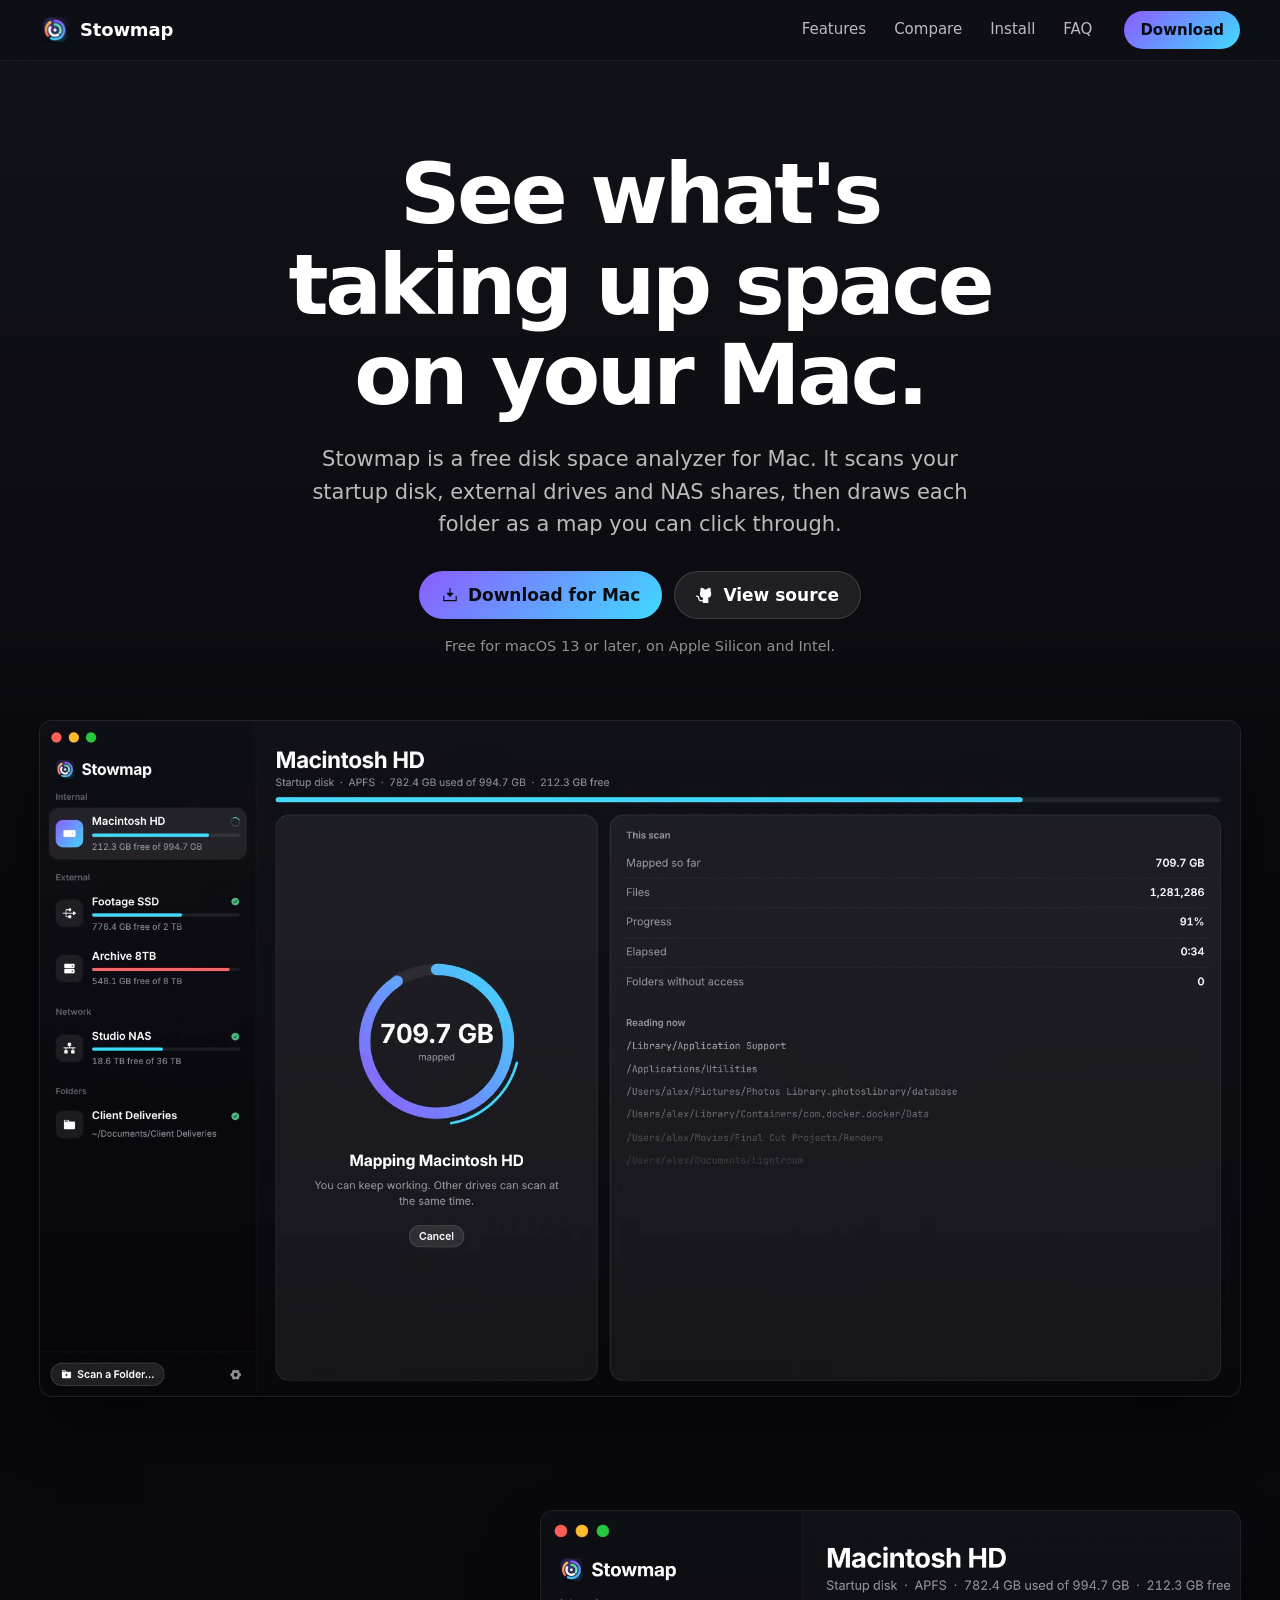
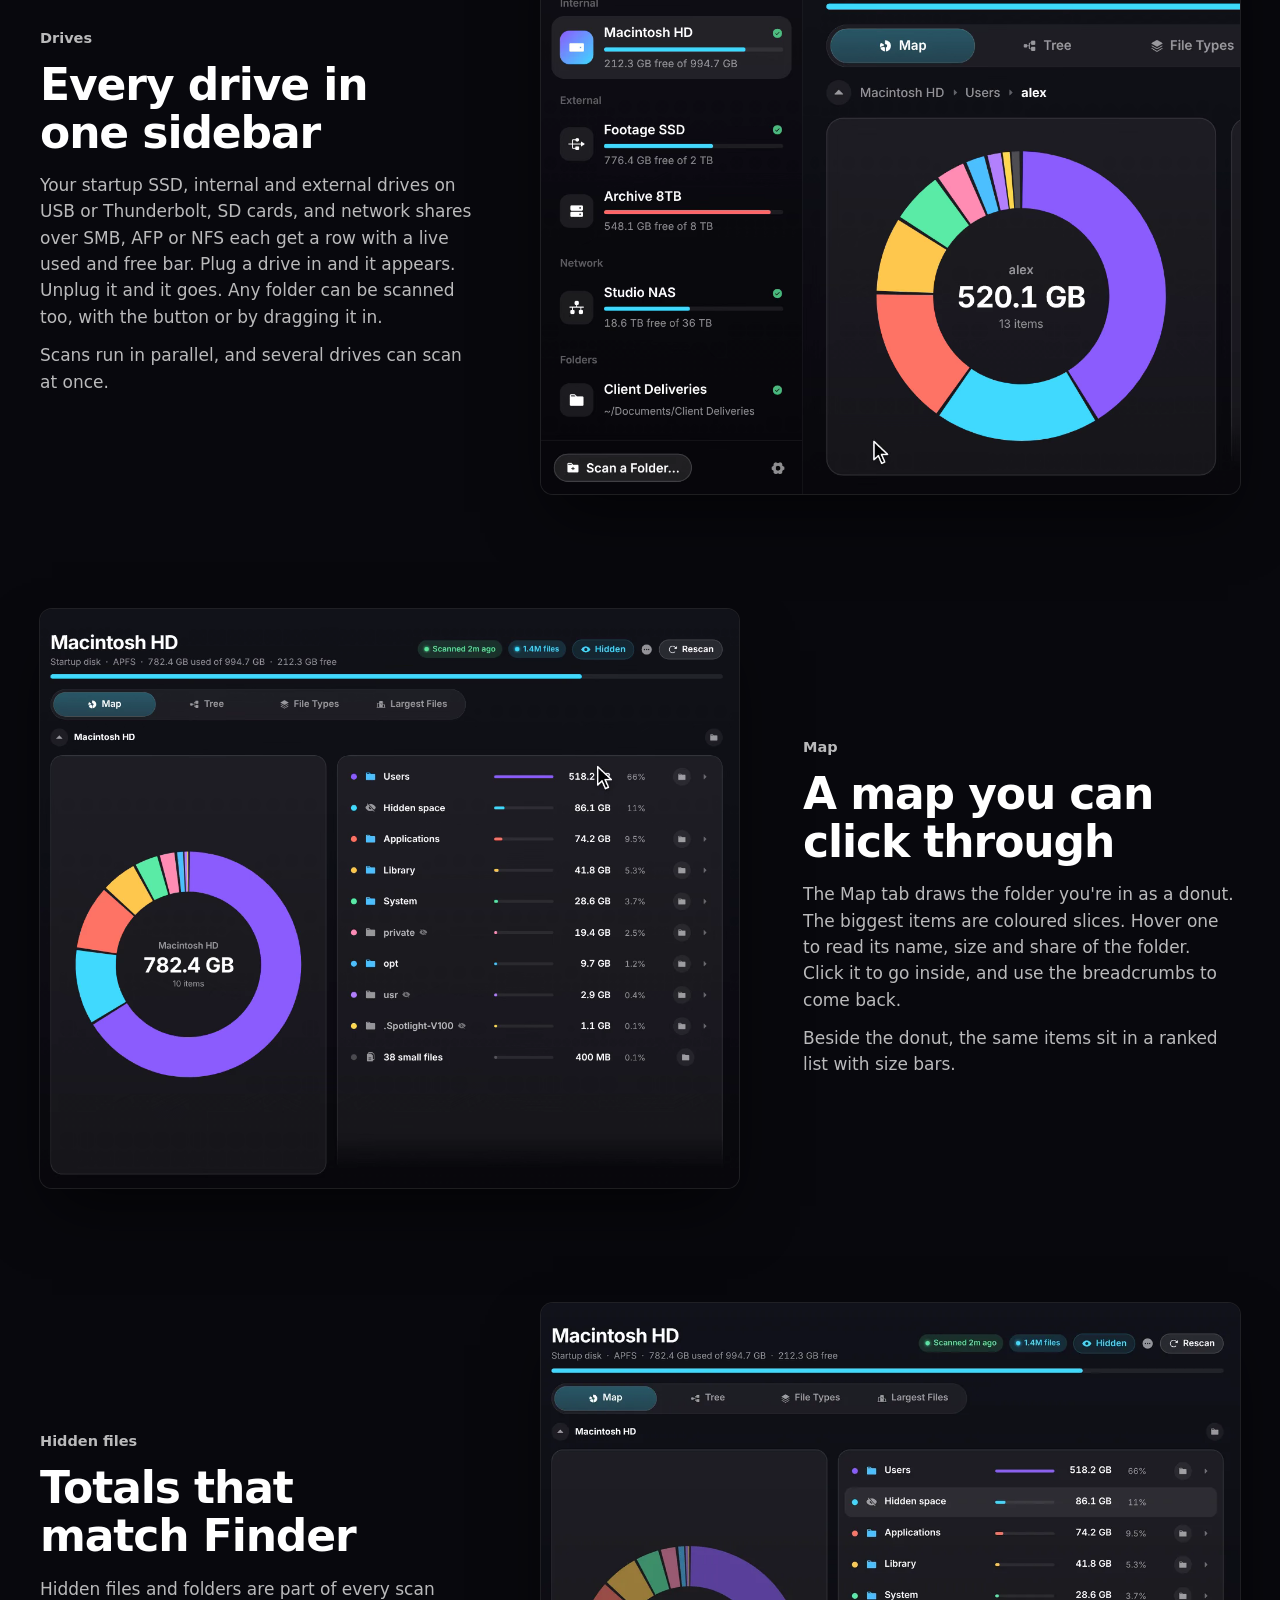
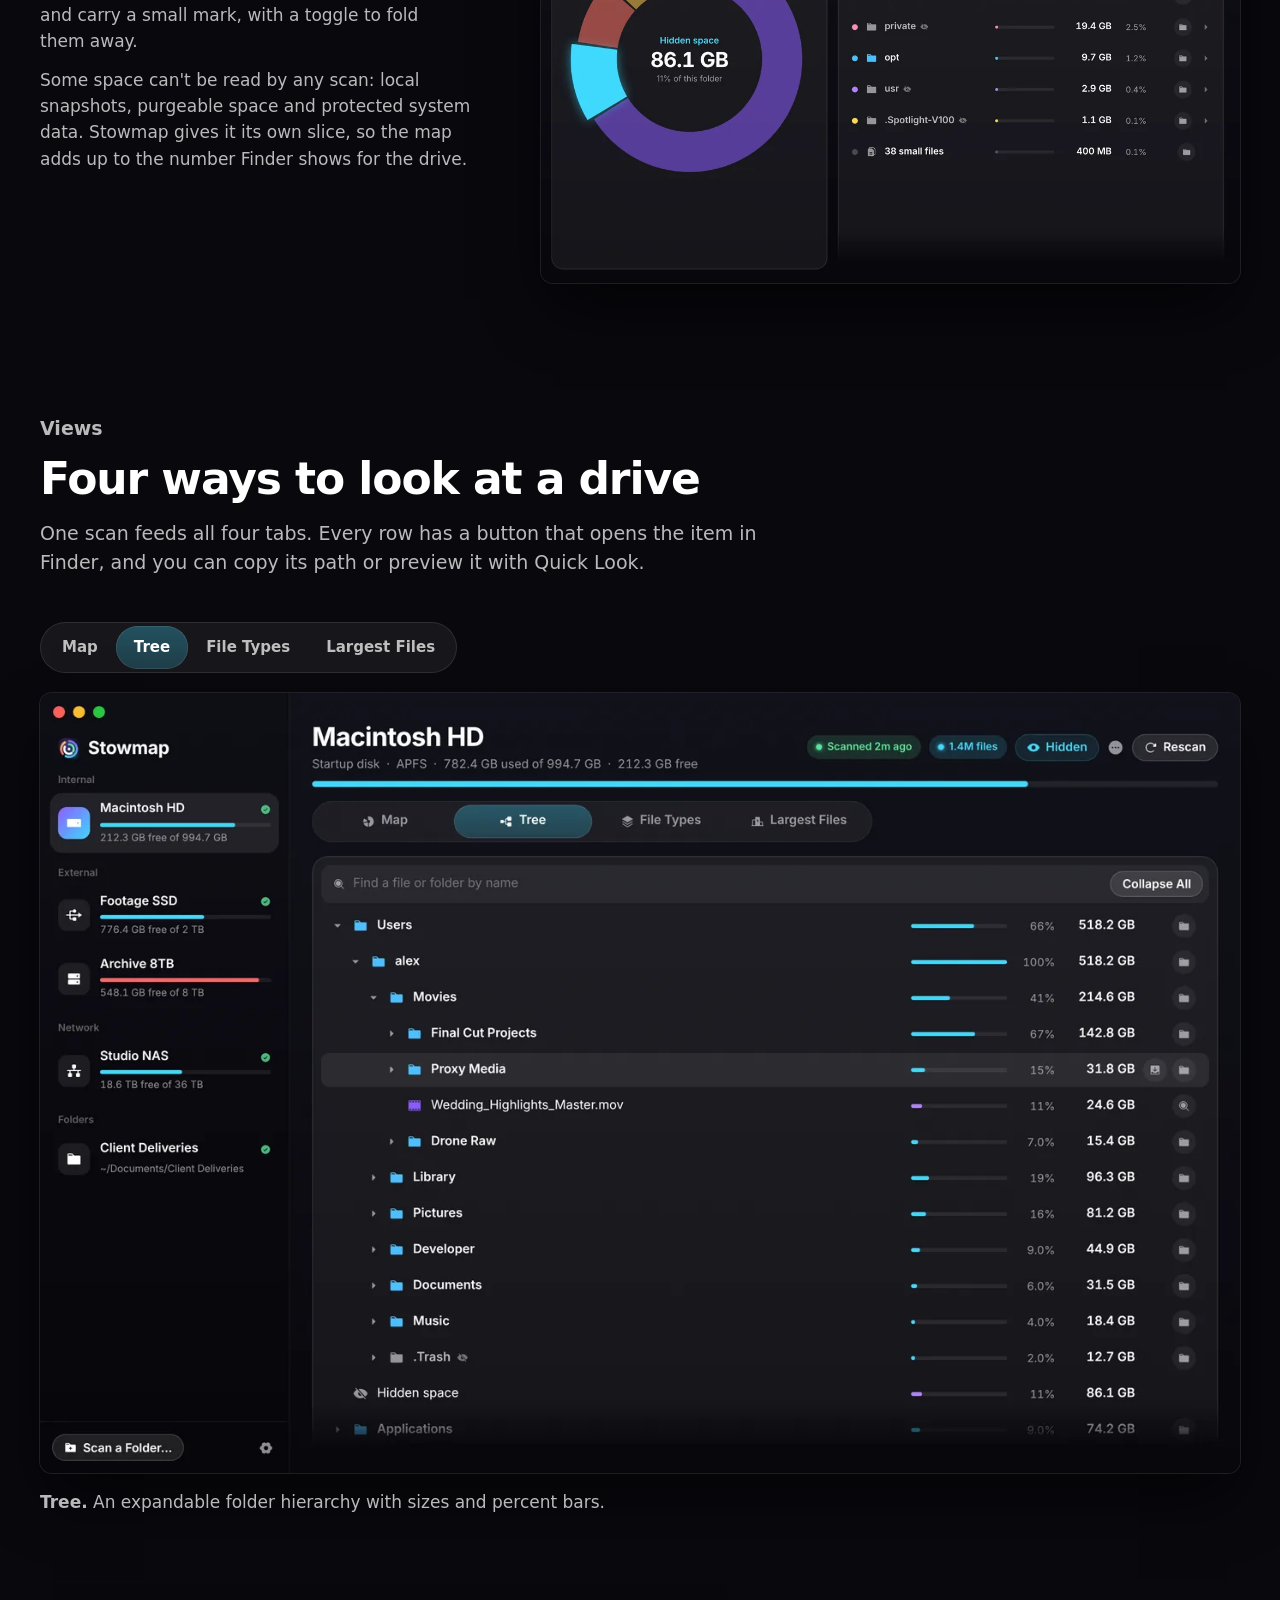
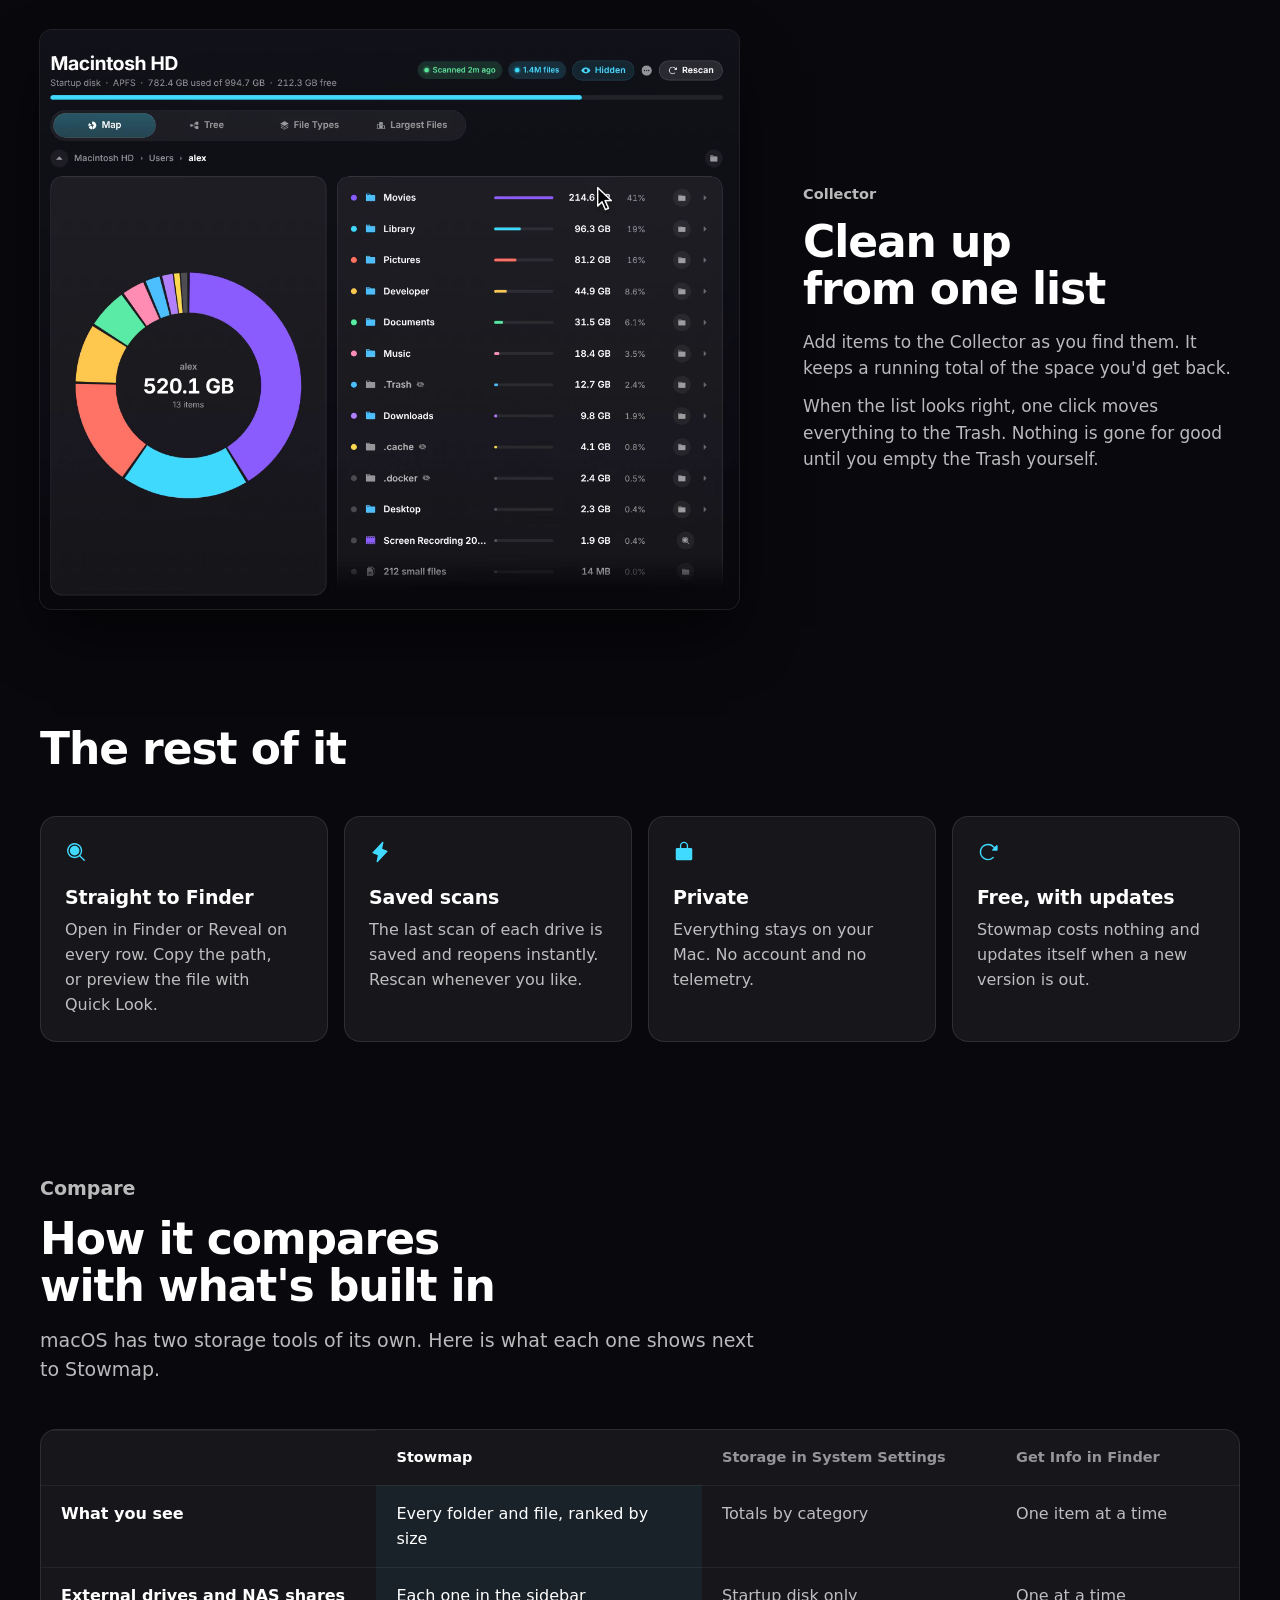
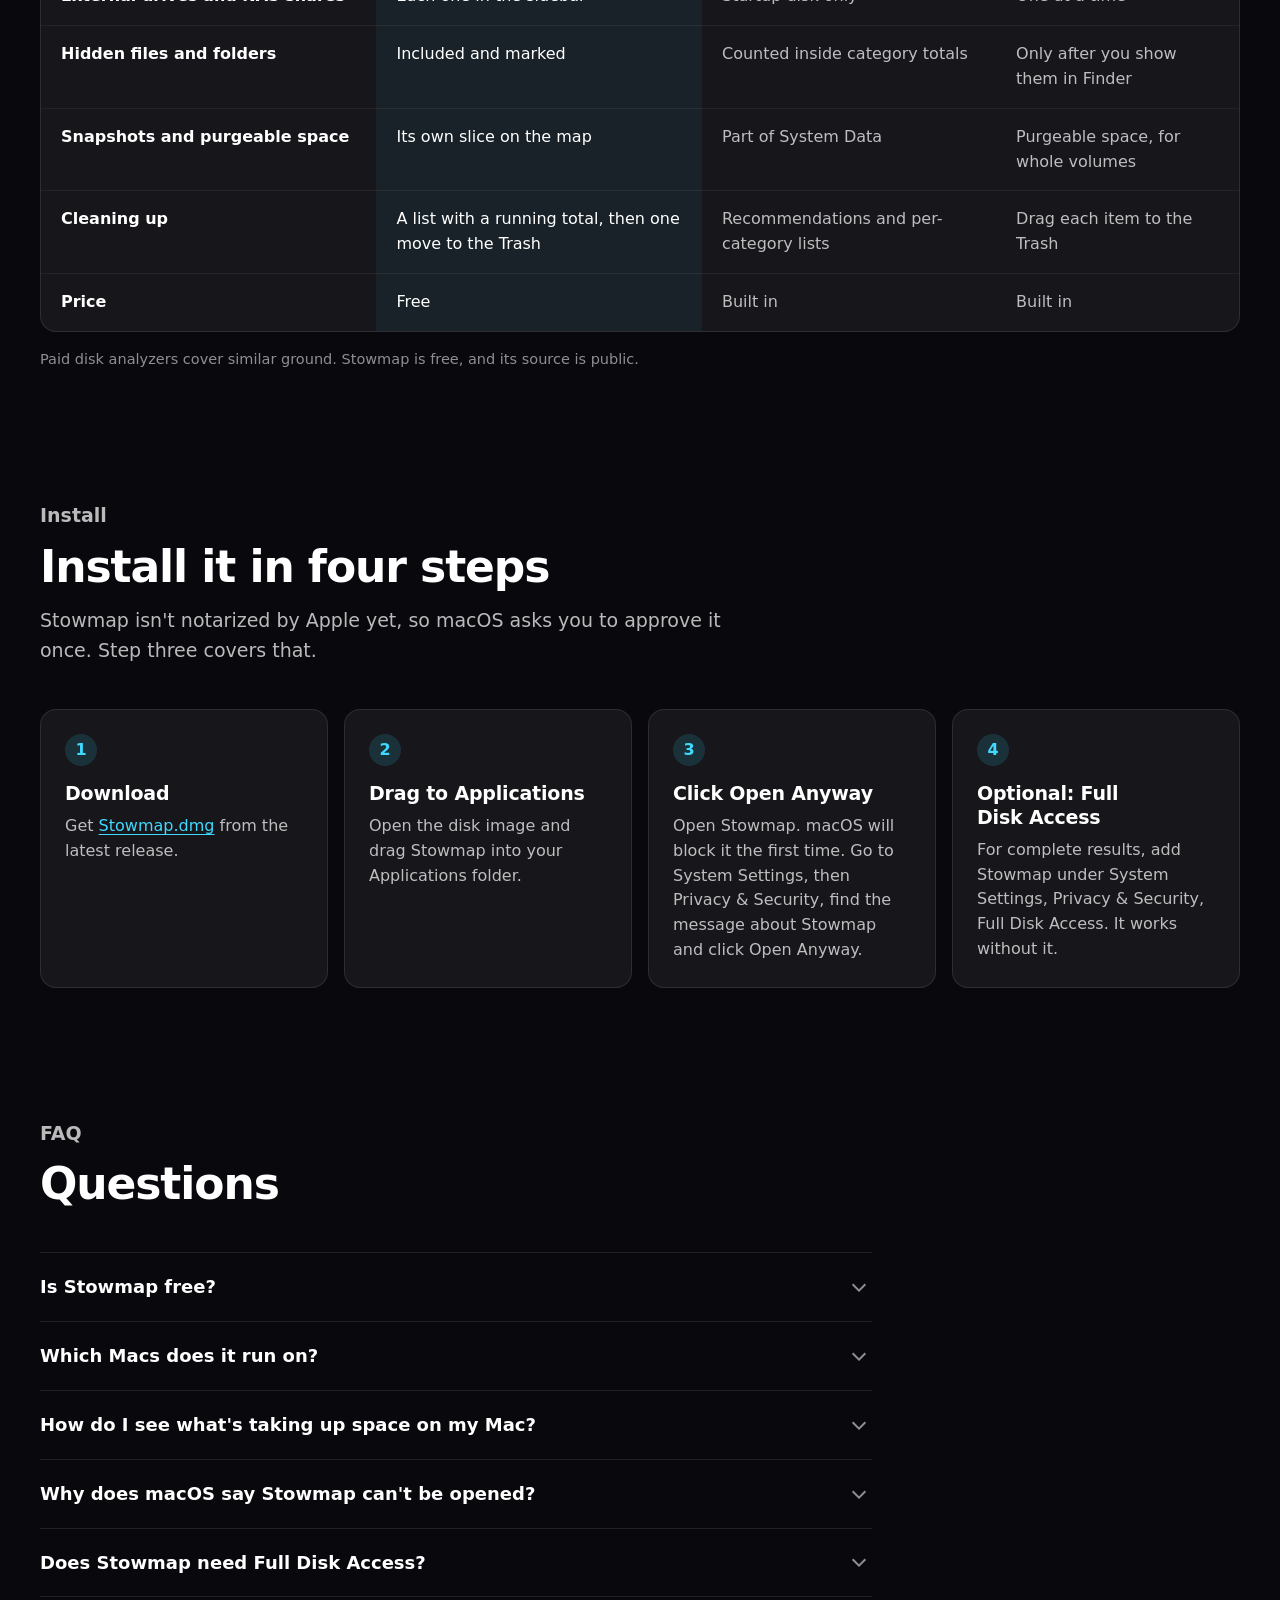
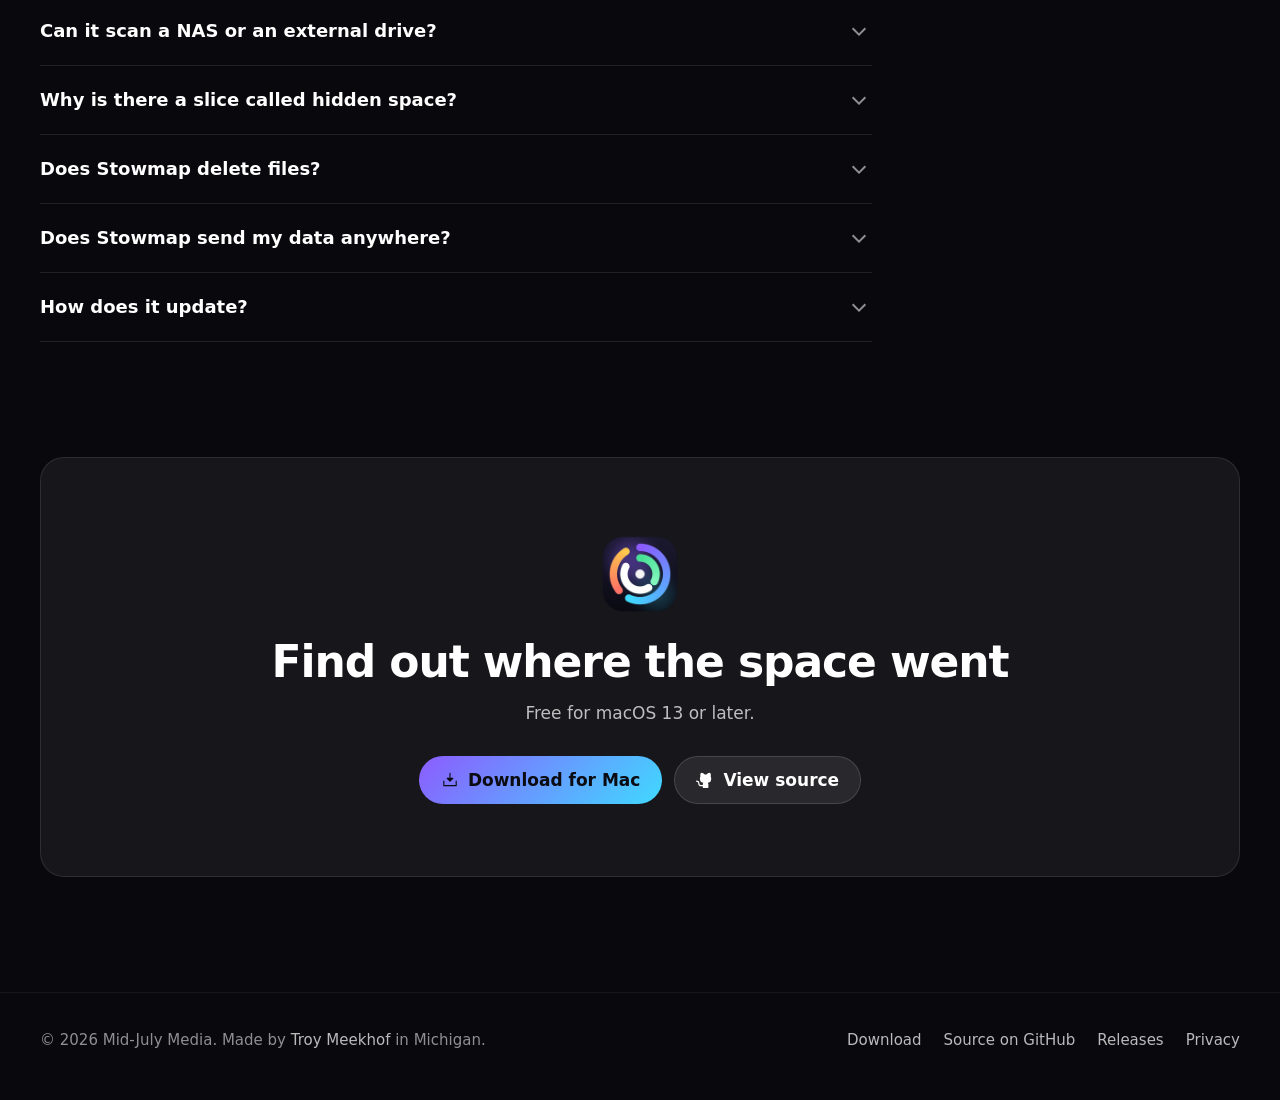
==== index.html @ 70458660 "Add website (GitHub Pages from /docs) with product videos Co-Authored-By: Claude Fable 5.2 <noreply@" ====
<!DOCTYPE html>
<html lang="en">
<head>
<meta charset="utf-8">
<meta name="viewport" content="width=device-width,initial-scale=1,viewport-fit=cover">
<title>Stowmap: Free Disk Space Analyzer for Mac</title>
<meta name="description" content="Stowmap is a free disk space analyzer for Mac. See what&#x27;s taking up space on your startup disk, external drives and NAS shares, then clean up from one list.">
<link rel="canonical" href="https://troymeekhof.github.io/stowmap/">
<meta name="robots" content="index,follow,max-image-preview:large,max-video-preview:-1">
<meta name="author" content="Troy Meekhof">
<meta property="og:type" content="website">
<meta property="og:title" content="Stowmap: Free Disk Space Analyzer for Mac">
<meta property="og:description" content="Stowmap is a free disk space analyzer for Mac. See what&#x27;s taking up space on your startup disk, external drives and NAS shares, then clean up from one list.">
<meta property="og:url" content="https://troymeekhof.github.io/stowmap/">
<meta property="og:image" content="https://troymeekhof.github.io/stowmap/assets/img/og.jpg">
<meta property="og:image:width" content="1200">
<meta property="og:image:height" content="630">
<meta property="og:image:alt" content="The Stowmap window on a dark background: a donut map of a home folder with the Library slice selected at 96.3 GB, next to the headline See what's taking up space on your Mac.">
<meta property="og:site_name" content="Stowmap">
<meta property="og:locale" content="en_US">
<meta name="twitter:card" content="summary_large_image">
<meta name="twitter:title" content="Stowmap: Free Disk Space Analyzer for Mac">
<meta name="twitter:description" content="Stowmap is a free disk space analyzer for Mac. See what&#x27;s taking up space on your startup disk, external drives and NAS shares, then clean up from one list.">
<meta name="twitter:image" content="https://troymeekhof.github.io/stowmap/assets/img/og.jpg">
<meta name="color-scheme" content="dark">
<meta name="theme-color" content="#12121a">
<link rel="icon" href="favicon.ico" sizes="48x48">
<link rel="icon" type="image/png" sizes="32x32" href="assets/img/favicon-32.png">
<link rel="apple-touch-icon" href="assets/img/apple-touch-icon.png">
<link rel="manifest" href="site.webmanifest">
<link rel="sitemap" type="application/xml" href="sitemap.xml">
<link rel="preload" as="image" href="assets/video/stowmap-hero-poster.webp" type="image/webp" fetchpriority="high">
<link rel="stylesheet" href="assets/style.css">
<script src="assets/site.js" defer></script>
</head>
<body>
<a class="skip" href="#main">Skip to content</a>
<header class="top"><div class="wrap">
  <a class="brand" href="./" aria-current="page"><img src="assets/img/icon-64.png" width="30" height="30" alt="">Stowmap</a>
  <nav aria-label="Sections"><ul><li><a href="#features">Features</a></li><li><a href="#compare">Compare</a></li><li><a href="#install">Install</a></li><li><a href="#faq">FAQ</a></li></ul></nav>
  <a class="btn sm" href="https://github.com/troymeekhof/stowmap/releases/latest/download/Stowmap.dmg">Download</a>
</div></header>
<main id="main" tabindex="-1">

<section class="hero" aria-labelledby="hero-h"><div class="wrap">
  <h1 id="hero-h">See what's taking up space on your Mac.</h1>
  <p class="lede">Stowmap is a free disk space analyzer for Mac. It scans your startup disk, external drives and NAS shares, then draws each folder as a map you can click through.</p>
  <div class="actions"><a class="btn" href="https://github.com/troymeekhof/stowmap/releases/latest/download/Stowmap.dmg"><svg viewBox="0 0 256 256" aria-hidden="true"><path d="M224,144v64a8,8,0,0,1-8,8H40a8,8,0,0,1-8-8V144a8,8,0,0,1,16,0v56H208V144a8,8,0,0,1,16,0Zm-101.66,5.66a8,8,0,0,0,11.32,0l40-40A8,8,0,0,0,168,96H136V32a8,8,0,0,0-16,0V96H88a8,8,0,0,0-5.66,13.66Z"/></svg>Download for Mac</a><a class="btn ghost" href="https://github.com/troymeekhof/stowmap"><svg viewBox="0 0 256 256" aria-hidden="true"><path d="M216,104v8a56.06,56.06,0,0,1-48.44,55.47A39.8,39.8,0,0,1,176,192v40a8,8,0,0,1-8,8H104a8,8,0,0,1-8-8V216H72a40,40,0,0,1-40-40A24,24,0,0,0,8,152a8,8,0,0,1,0-16,40,40,0,0,1,40,40,24,24,0,0,0,24,24H96v-8a39.8,39.8,0,0,1,8.44-24.53A56.06,56.06,0,0,1,56,112v-8a58.14,58.14,0,0,1,7.69-28.32A59.78,59.78,0,0,1,69.07,28,8,8,0,0,1,76,24a59.75,59.75,0,0,1,48,24h24a59.75,59.75,0,0,1,48-24,8,8,0,0,1,6.93,4,59.74,59.74,0,0,1,5.37,47.68A58,58,0,0,1,216,104Z"/></svg>View source</a></div>
  <p class="meta">Free for macOS 13 or later, on Apple Silicon and Intel.</p>
  <figure class="window"><video data-loop autoplay muted loop playsinline preload="metadata" width="1920" height="1080" poster="assets/video/stowmap-hero-poster.webp" aria-label="Stowmap scans a startup disk, the map of the drive appears, two clicks go into the home folder, and three hidden folders are collected and moved to the Trash."><source src="assets/video/stowmap-hero.webm" type="video/webm"><source src="assets/video/stowmap-hero.mp4" type="video/mp4"></video></figure>
</div></section>

<section id="features" aria-labelledby="f1-h"><div class="wrap feature">
  <div class="copy"><p class="eyebrow">Drives</p><h2 id="f1-h">Every drive in one sidebar</h2>
  <p>Your startup SSD, internal and external drives on USB or Thunderbolt, SD cards, and network shares over SMB, AFP or NFS each get a row with a live used and free bar. Plug a drive in and it appears. Unplug it and it goes. Any folder can be scanned too, with the button or by dragging it in.</p>
  <p>Scans run in parallel, and several drives can scan at once.</p></div>
  <figure class="window"><video data-loop muted loop playsinline preload="none" width="1200" height="1000" poster="assets/video/stowmap-scan-poster.webp" aria-label="A never-scanned external drive is picked in the Stowmap sidebar and scanned. A progress ring fills, then the map of the drive appears."><source src="assets/video/stowmap-scan.webm" type="video/webm"><source src="assets/video/stowmap-scan.mp4" type="video/mp4"></video></figure>
</div></section>

<section aria-labelledby="f2-h"><div class="wrap feature flip">
  <div class="copy"><p class="eyebrow">Map</p><h2 id="f2-h">A map you can click through</h2>
  <p>The Map tab draws the folder you're in as a donut. The biggest items are coloured slices. Hover one to read its name, size and share of the folder. Click it to go inside, and use the breadcrumbs to come back.</p>
  <p>Beside the donut, the same items sit in a ranked list with size bars.</p></div>
  <figure class="window crop" style="--pos:0%"><video data-loop muted loop playsinline preload="none" width="1200" height="994" poster="assets/video/stowmap-drill-poster.webp" aria-label="The pointer hovers the Users slice, clicks into Users and then the alex folder, reads two slices, and returns with the breadcrumb."><source src="assets/video/stowmap-drill.webm" type="video/webm"><source src="assets/video/stowmap-drill.mp4" type="video/mp4"></video></figure>
</div></section>

<section aria-labelledby="f3-h"><div class="wrap feature">
  <div class="copy"><p class="eyebrow">Hidden files</p><h2 id="f3-h">Totals that match Finder</h2>
  <p>Hidden files and folders are part of every scan and carry a small mark, with a toggle to fold them away.</p>
  <p>Some space can't be read by any scan: local snapshots, purgeable space and protected system data. Stowmap gives it its own slice, so the map adds up to the number Finder shows for the drive.</p></div>
  <figure class="window crop" style="--pos:0%"><img src="assets/img/hidden-space-1200.webp" srcset="assets/img/hidden-space-1200.webp 1200w, assets/img/hidden-space-2400.webp 2400w" sizes="(max-width:900px) 92vw, 720px" width="1200" height="994" loading="lazy" decoding="async" alt="The map of Macintosh HD with the Hidden space slice selected: 86.1 GB, 11% of the drive. The list beside it marks hidden folders such as private and usr with an eye icon."></figure>
</div></section>

<section aria-labelledby="f4-h"><div class="wrap">
  <div class="sec-head"><p class="eyebrow">Views</p><h2 id="f4-h">Four ways to look at a drive</h2>
  <p>One scan feeds all four tabs. Every row has a button that opens the item in Finder, and you can copy its path or preview it with Quick Look.</p></div>
  <fieldset class="views"><legend class="vh">Choose a view</legend>
    <input type="radio" name="view" id="v-map"><input type="radio" name="view" id="v-tree" checked><input type="radio" name="view" id="v-types"><input type="radio" name="view" id="v-largest">
    <div class="vtabs"><label for="v-map">Map</label><label for="v-tree">Tree</label><label for="v-types">File Types</label><label for="v-largest">Largest Files</label></div>
    <div class="vpanels">
    <figure class="vp vp-map"><div class="window"><picture><source media="(max-width:640px)" srcset="assets/img/view-map-crop-880.webp" width="880" height="1100"><img src="assets/img/view-map-1400.webp" srcset="assets/img/view-map-1400.webp 1400w, assets/img/view-map-2400.webp 2400w" sizes="(max-width:1280px) 92vw, 1200px" width="2400" height="1560" loading="lazy" decoding="async" alt="The Map tab in Stowmap: a donut of the alex home folder next to a ranked list of folders, with the Collector bar holding three items along the bottom."></picture></div><figcaption><strong>Map.</strong> The current folder as a donut, with a ranked list beside it.</figcaption></figure>
    <figure class="vp vp-tree"><div class="window"><picture><source media="(max-width:640px)" srcset="assets/img/view-tree-crop-880.webp" width="880" height="1100"><img src="assets/img/view-tree-1400.webp" srcset="assets/img/view-tree-1400.webp 1400w, assets/img/view-tree-2400.webp 2400w" sizes="(max-width:1280px) 92vw, 1200px" width="2400" height="1560" loading="lazy" decoding="async" alt="The Tree tab in Stowmap: an expandable outline of Users, alex and Movies with a size and percent bar on every row."></picture></div><figcaption><strong>Tree.</strong> An expandable folder hierarchy with sizes and percent bars.</figcaption></figure>
    <figure class="vp vp-types"><div class="window"><picture><source media="(max-width:640px)" srcset="assets/img/view-types-crop-880.webp" width="880" height="1100"><img src="assets/img/view-types-1400.webp" srcset="assets/img/view-types-1400.webp 1400w, assets/img/view-types-2400.webp 2400w" sizes="(max-width:1280px) 92vw, 1200px" width="2400" height="1560" loading="lazy" decoding="async" alt="The File Types tab in Stowmap: a donut of categories such as Video, Images and Code and Data, next to a list of extensions with file counts and sizes."></picture></div><figcaption><strong>File Types.</strong> Space by category (Video, Images, Audio, Documents, Code &amp; Data, Archives, Apps, System) and by extension, with file counts.</figcaption></figure>
    <figure class="vp vp-largest"><div class="window"><picture><source media="(max-width:640px)" srcset="assets/img/view-largest-crop-880.webp" width="880" height="1100"><img src="assets/img/view-largest-1400.webp" srcset="assets/img/view-largest-1400.webp 1400w, assets/img/view-largest-2400.webp 2400w" sizes="(max-width:1280px) 92vw, 1200px" width="2400" height="1560" loading="lazy" decoding="async" alt="The Largest Files tab in Stowmap: a numbered list of the biggest files on the drive with their folders and sizes."></picture></div><figcaption><strong>Largest Files.</strong> The 250 biggest files on the drive.</figcaption></figure>
    </div>
  </fieldset>
</div></section>

<section aria-labelledby="f5-h"><div class="wrap feature flip">
  <div class="copy"><p class="eyebrow">Collector</p><h2 id="f5-h">Clean up from one list</h2>
  <p>Add items to the Collector as you find them. It keeps a running total of the space you'd get back.</p>
  <p>When the list looks right, one click moves everything to the Trash. Nothing is gone for good until you empty the Trash yourself.</p></div>
  <figure class="window crop" style="--pos:100%"><video data-loop muted loop playsinline preload="none" width="1200" height="994" poster="assets/video/stowmap-collect-poster.webp" aria-label="Three hidden folders are added to the Collector, the total reaches 19.2 GB, and Move to Trash clears them from the list."><source src="assets/video/stowmap-collect.webm" type="video/webm"><source src="assets/video/stowmap-collect.mp4" type="video/mp4"></video></figure>
</div></section>

<section aria-labelledby="f6-h"><div class="wrap">
  <div class="sec-head"><h2 id="f6-h">The rest of it</h2></div>
  <div class="cards">
    <div class="card"><svg viewBox="0 0 256 256" aria-hidden="true"><path d="M168,112a56,56,0,1,1-56-56A56,56,0,0,1,168,112Zm61.66,117.66a8,8,0,0,1-11.32,0l-50.06-50.07a88,88,0,1,1,11.32-11.31l50.06,50.06A8,8,0,0,1,229.66,229.66ZM112,184a72,72,0,1,0-72-72A72.08,72.08,0,0,0,112,184Z"/></svg><h3>Straight to Finder</h3><p>Open in Finder or Reveal on every row. Copy the path, or preview the file with Quick Look.</p></div>
    <div class="card"><svg viewBox="0 0 256 256" aria-hidden="true"><path d="M213.85,125.46l-112,120a8,8,0,0,1-13.69-7l14.66-73.33L45.19,143.49a8,8,0,0,1-3-13l112-120a8,8,0,0,1,13.69,7L153.18,90.9l57.63,21.61a8,8,0,0,1,3,12.95Z"/></svg><h3>Saved scans</h3><p>The last scan of each drive is saved and reopens instantly. Rescan whenever you like.</p></div>
    <div class="card"><svg viewBox="0 0 256 256" aria-hidden="true"><path d="M208,80H176V56a48,48,0,0,0-96,0V80H48A16,16,0,0,0,32,96V208a16,16,0,0,0,16,16H208a16,16,0,0,0,16-16V96A16,16,0,0,0,208,80ZM96,56a32,32,0,0,1,64,0V80H96Z"/></svg><h3>Private</h3><p>Everything stays on your Mac. No account and no telemetry.</p></div>
    <div class="card"><svg viewBox="0 0 256 256" aria-hidden="true"><path d="M240,56v48a8,8,0,0,1-8,8H184a8,8,0,0,1-5.66-13.66l17-17-10.55-9.65-.25-.24a80,80,0,1,0-1.67,114.78,8,8,0,1,1,11,11.63A95.44,95.44,0,0,1,128,224h-1.32A96,96,0,1,1,195.75,60l10.93,10L226.34,50.3A8,8,0,0,1,240,56Z"/></svg><h3>Free, with updates</h3><p>Stowmap costs nothing and updates itself when a new version is out.</p></div>
  </div>
</div></section>

<section id="compare" aria-labelledby="cmp-h"><div class="wrap">
  <div class="sec-head"><p class="eyebrow">Compare</p><h2 id="cmp-h">How it compares with what's built in</h2>
  <p>macOS has two storage tools of its own. Here is what each one shows next to Stowmap.</p></div>
  <div class="tablewrap" tabindex="0" role="region" aria-labelledby="cmp-h"><table>
    <thead><tr><td></td><th scope="col" class="us">Stowmap</th><th scope="col">Storage in System Settings</th><th scope="col">Get Info in Finder</th></tr></thead>
    <tbody>
    <tr><th scope="row">What you see</th><td class="us">Every folder and file, ranked by size</td><td>Totals by category</td><td>One item at a time</td></tr>
    <tr><th scope="row">External drives and NAS shares</th><td class="us">Each one in the sidebar</td><td>Startup disk only</td><td>One at a time</td></tr>
    <tr><th scope="row">Hidden files and folders</th><td class="us">Included and marked</td><td>Counted inside category totals</td><td>Only after you show them in Finder</td></tr>
    <tr><th scope="row">Snapshots and purgeable space</th><td class="us">Its own slice on the map</td><td>Part of System Data</td><td>Purgeable space, for whole volumes</td></tr>
    <tr><th scope="row">Cleaning up</th><td class="us">A list with a running total, then one move to the Trash</td><td>Recommendations and per-category lists</td><td>Drag each item to the Trash</td></tr>
    <tr><th scope="row">Price</th><td class="us">Free</td><td>Built in</td><td>Built in</td></tr>
    </tbody>
  </table></div>
  <p class="note">Paid disk analyzers cover similar ground. Stowmap is free, and its source is public.</p>
</div></section>

<section id="install" aria-labelledby="ins-h"><div class="wrap">
  <div class="sec-head"><p class="eyebrow">Install</p><h2 id="ins-h">Install it in four steps</h2>
  <p>Stowmap isn't notarized by Apple yet, so macOS asks you to approve it once. Step three covers that.</p></div>
  <ol class="steps">
    <li><h3>Download</h3><p>Get <a href="https://github.com/troymeekhof/stowmap/releases/latest/download/Stowmap.dmg">Stowmap.dmg</a> from the latest release.</p></li>
    <li><h3>Drag to Applications</h3><p>Open the disk image and drag Stowmap into your Applications folder.</p></li>
    <li><h3>Click Open Anyway</h3><p>Open Stowmap. macOS will block it the first time. Go to System Settings, then Privacy &amp; Security, find the message about Stowmap and click Open Anyway.</p></li>
    <li><h3>Optional: Full Disk Access</h3><p>For complete results, add Stowmap under System Settings, Privacy &amp; Security, Full Disk Access. It works without it.</p></li>
  </ol>
</div></section>

<section id="faq" aria-labelledby="faq-h"><div class="wrap">
  <div class="sec-head"><p class="eyebrow">FAQ</p><h2 id="faq-h">Questions</h2></div>
  <div class="faq">
<details><summary>Is Stowmap free?</summary><p>Yes. Stowmap is free to download and use, with no account. The source code is on GitHub.</p></details>
<details><summary>Which Macs does it run on?</summary><p>Any Mac on macOS 13 or later, Apple Silicon or Intel.</p></details>
<details><summary>How do I see what's taking up space on my Mac?</summary><p>Open Stowmap, pick your startup disk in the sidebar and click Scan. When the scan finishes, the Map tab shows the biggest folders as slices. Click a slice to go inside it, and keep going until you find the files you forgot about.</p></details>
<details><summary>Why does macOS say Stowmap can't be opened?</summary><p>Stowmap isn't notarized by Apple yet, so macOS blocks it the first time. Open System Settings, go to Privacy &amp; Security, find the message about Stowmap and click Open Anyway. You only need to do this once.</p></details>
<details><summary>Does Stowmap need Full Disk Access?</summary><p>No, it's optional. Without it, macOS keeps a few protected folders out of reach and Stowmap reports that space as hidden space. With it, the results are complete. You can turn it on in System Settings under Privacy &amp; Security, then Full Disk Access.</p></details>
<details><summary>Can it scan a NAS or an external drive?</summary><p>Yes. External drives on USB or Thunderbolt, SD cards, and network shares over SMB, AFP or NFS all appear in the sidebar once they are mounted. Each one can be scanned, and several can scan at the same time.</p></details>
<details><summary>Why is there a slice called hidden space?</summary><p>Some space can't be read by any scan: local snapshots, purgeable space and protected system data. Stowmap shows it as its own slice so the total matches what Finder reports for the drive.</p></details>
<details><summary>Does Stowmap delete files?</summary><p>Stowmap moves the items you collect to the Trash. They stay there, recoverable, until you empty the Trash yourself.</p></details>
<details><summary>Does Stowmap send my data anywhere?</summary><p>No. Scans and results stay on your Mac. There is no account and no telemetry.</p></details>
<details><summary>How does it update?</summary><p>Stowmap updates itself. When a new version is out, the app offers to install it.</p></details>
  </div>
</div></section>

<section class="cta" aria-labelledby="cta-h"><div class="wrap"><div class="panel">
  <img src="assets/img/icon-192.png" width="88" height="88" loading="lazy" decoding="async" alt="Stowmap app icon">
  <h2 id="cta-h">Find out where the space went</h2>
  <p>Free for macOS 13 or later.</p>
  <div class="actions"><a class="btn" href="https://github.com/troymeekhof/stowmap/releases/latest/download/Stowmap.dmg"><svg viewBox="0 0 256 256" aria-hidden="true"><path d="M224,144v64a8,8,0,0,1-8,8H40a8,8,0,0,1-8-8V144a8,8,0,0,1,16,0v56H208V144a8,8,0,0,1,16,0Zm-101.66,5.66a8,8,0,0,0,11.32,0l40-40A8,8,0,0,0,168,96H136V32a8,8,0,0,0-16,0V96H88a8,8,0,0,0-5.66,13.66Z"/></svg>Download for Mac</a><a class="btn ghost" href="https://github.com/troymeekhof/stowmap"><svg viewBox="0 0 256 256" aria-hidden="true"><path d="M216,104v8a56.06,56.06,0,0,1-48.44,55.47A39.8,39.8,0,0,1,176,192v40a8,8,0,0,1-8,8H104a8,8,0,0,1-8-8V216H72a40,40,0,0,1-40-40A24,24,0,0,0,8,152a8,8,0,0,1,0-16,40,40,0,0,1,40,40,24,24,0,0,0,24,24H96v-8a39.8,39.8,0,0,1,8.44-24.53A56.06,56.06,0,0,1,56,112v-8a58.14,58.14,0,0,1,7.69-28.32A59.78,59.78,0,0,1,69.07,28,8,8,0,0,1,76,24a59.75,59.75,0,0,1,48,24h24a59.75,59.75,0,0,1,48-24,8,8,0,0,1,6.93,4,59.74,59.74,0,0,1,5.37,47.68A58,58,0,0,1,216,104Z"/></svg>View source</a></div>
</div></div></section>

</main>
<footer><div class="wrap">
  <p>© 2026 Mid-July Media. Made by <a href="https://troymeekhof.com">Troy Meekhof</a> in Michigan.</p>
  <ul><li><a href="https://github.com/troymeekhof/stowmap/releases/latest/download/Stowmap.dmg">Download</a></li><li><a href="https://github.com/troymeekhof/stowmap">Source on GitHub</a></li><li><a href="https://github.com/troymeekhof/stowmap/releases">Releases</a></li><li><a href="privacy/">Privacy</a></li></ul>
</div></footer>
<script type="application/ld+json">
{"@context": "https://schema.org", "@graph": [{"@type": "WebSite", "@id": "https://troymeekhof.github.io/stowmap/#website", "url": "https://troymeekhof.github.io/stowmap/", "name": "Stowmap", "publisher": {"@id": "https://troymeekhof.github.io/stowmap/#publisher"}}, {"@type": "Organization", "@id": "https://troymeekhof.github.io/stowmap/#publisher", "name": "Mid-July Media", "url": "https://midjulymedia.com", "founder": {"@type": "Person", "name": "Troy Meekhof", "url": "https://troymeekhof.com"}}, {"@type": "SoftwareApplication", "@id": "https://troymeekhof.github.io/stowmap/#app", "name": "Stowmap", "description": "Stowmap is a free disk space analyzer for Mac. See what's taking up space on your startup disk, external drives and NAS shares, then clean up from one list.", "url": "https://troymeekhof.github.io/stowmap/", "image": "https://troymeekhof.github.io/stowmap/assets/img/og.jpg", "screenshot": "https://troymeekhof.github.io/stowmap/assets/video/stowmap-hero-poster.jpg", "applicationCategory": "UtilitiesApplication", "applicationSubCategory": "Disk space analyzer", "operatingSystem": "macOS 13 or later", "processorRequirements": "Apple Silicon or Intel", "downloadUrl": "https://github.com/troymeekhof/stowmap/releases/latest/download/Stowmap.dmg", "installUrl": "https://github.com/troymeekhof/stowmap/releases/latest/download/Stowmap.dmg", "isAccessibleForFree": true, "codeRepository": "https://github.com/troymeekhof/stowmap", "offers": {"@type": "Offer", "price": "0", "priceCurrency": "USD", "availability": "https://schema.org/InStock"}, "author": {"@type": "Person", "name": "Troy Meekhof", "url": "https://troymeekhof.com"}, "publisher": {"@id": "https://troymeekhof.github.io/stowmap/#publisher"}, "featureList": ["Scans startup, internal, external and network drives", "Donut map of any folder with click-through", "Tree view with sizes", "File type breakdown by category and extension", "250 largest files", "Collector list that moves items to the Trash", "Hidden files included and marked", "Saved scans reopen instantly"]}, {"@type": "FAQPage", "@id": "https://troymeekhof.github.io/stowmap/#faq", "mainEntity": [{"@type": "Question", "name": "Is Stowmap free?", "acceptedAnswer": {"@type": "Answer", "text": "Yes. Stowmap is free to download and use, with no account. The source code is on GitHub."}}, {"@type": "Question", "name": "Which Macs does it run on?", "acceptedAnswer": {"@type": "Answer", "text": "Any Mac on macOS 13 or later, Apple Silicon or Intel."}}, {"@type": "Question", "name": "How do I see what's taking up space on my Mac?", "acceptedAnswer": {"@type": "Answer", "text": "Open Stowmap, pick your startup disk in the sidebar and click Scan. When the scan finishes, the Map tab shows the biggest folders as slices. Click a slice to go inside it, and keep going until you find the files you forgot about."}}, {"@type": "Question", "name": "Why does macOS say Stowmap can't be opened?", "acceptedAnswer": {"@type": "Answer", "text": "Stowmap isn't notarized by Apple yet, so macOS blocks it the first time. Open System Settings, go to Privacy & Security, find the message about Stowmap and click Open Anyway. You only need to do this once."}}, {"@type": "Question", "name": "Does Stowmap need Full Disk Access?", "acceptedAnswer": {"@type": "Answer", "text": "No, it's optional. Without it, macOS keeps a few protected folders out of reach and Stowmap reports that space as hidden space. With it, the results are complete. You can turn it on in System Settings under Privacy & Security, then Full Disk Access."}}, {"@type": "Question", "name": "Can it scan a NAS or an external drive?", "acceptedAnswer": {"@type": "Answer", "text": "Yes. External drives on USB or Thunderbolt, SD cards, and network shares over SMB, AFP or NFS all appear in the sidebar once they are mounted. Each one can be scanned, and several can scan at the same time."}}, {"@type": "Question", "name": "Why is there a slice called hidden space?", "acceptedAnswer": {"@type": "Answer", "text": "Some space can't be read by any scan: local snapshots, purgeable space and protected system data. Stowmap shows it as its own slice so the total matches what Finder reports for the drive."}}, {"@type": "Question", "name": "Does Stowmap delete files?", "acceptedAnswer": {"@type": "Answer", "text": "Stowmap moves the items you collect to the Trash. They stay there, recoverable, until you empty the Trash yourself."}}, {"@type": "Question", "name": "Does Stowmap send my data anywhere?", "acceptedAnswer": {"@type": "Answer", "text": "No. Scans and results stay on your Mac. There is no account and no telemetry."}}, {"@type": "Question", "name": "How does it update?", "acceptedAnswer": {"@type": "Answer", "text": "Stowmap updates itself. When a new version is out, the app offers to install it."}}]}, {"@type": "VideoObject", "name": "Stowmap in 16 seconds", "description": "A scan of a Mac startup disk in Stowmap: the map appears, two clicks go into the home folder, three hidden folders are collected and moved to the Trash.", "thumbnailUrl": "https://troymeekhof.github.io/stowmap/assets/video/stowmap-hero-poster.jpg", "contentUrl": "https://troymeekhof.github.io/stowmap/assets/video/stowmap-hero.mp4", "uploadDate": "2026-11-17", "duration": "PT16S"}]}
</script>
</body>
</html>
---- assets/style.css ----
/* Stowmap site. Tokens match the app: dark ground, 6% white cards, 16px radius, violet to cyan accent. */
:root{
  --bg-top:rgb(18,18,26);--bg:rgb(8,8,13);
  --card:rgba(255,255,255,.06);--line:rgba(255,255,255,.10);--line-soft:rgba(255,255,255,.06);
  --text:#fff;--text-2:rgba(255,255,255,.72);--text-3:rgba(255,255,255,.55);
  --violet:#8C5CFF;--cyan:#40D9FF;--coral:#FF7366;--amber:#FFC74D;--green:#59EBA6;
  --grad:linear-gradient(135deg,var(--violet),var(--cyan));
  --r:16px;--wrap:1200px;--gut:clamp(16px,4vw,40px);
  --font:system-ui,-apple-system,"SF Pro Text","Segoe UI",Roboto,"Helvetica Neue",Arial,sans-serif;
  --round:ui-rounded,"SF Pro Rounded",system-ui,-apple-system,"Segoe UI",Roboto,sans-serif;
  color-scheme:dark;
}
*,*::before,*::after{box-sizing:border-box}
html{-webkit-text-size-adjust:100%;scroll-behavior:smooth;scroll-padding-top:84px}
body{margin:0;background:var(--bg) linear-gradient(180deg,var(--bg-top),var(--bg) 900px) no-repeat;color:var(--text);font:400 17px/1.55 var(--font);-webkit-font-smoothing:antialiased;text-rendering:optimizeLegibility;overflow-x:hidden}
img,video{max-width:100%;height:auto;display:block}
a{color:var(--cyan);text-underline-offset:3px}
a:hover{color:#8be7ff}
:focus-visible{outline:2px solid var(--cyan);outline-offset:3px;border-radius:6px}
h1,h2,h3,p,ul,ol,figure,dl,dd{margin:0}
h1,h2,h3{letter-spacing:-.025em;line-height:1.08;text-wrap:balance}
h2{font-size:clamp(28px,3.6vw,44px);font-weight:700}
h3{font-size:19px;font-weight:650;letter-spacing:-.01em;line-height:1.25}
p{text-wrap:pretty}
.num{font-family:var(--round);font-variant-numeric:tabular-nums}
.wrap{width:100%;max-width:calc(var(--wrap) + 2*var(--gut));margin-inline:auto;padding-inline:var(--gut)}
.skip{position:absolute;left:16px;top:-60px;background:#fff;color:#000;padding:10px 14px;border-radius:10px;z-index:20;font-weight:600}
.skip:focus{top:12px}
.vh{position:absolute!important;width:1px;height:1px;overflow:hidden;clip:rect(0 0 0 0);clip-path:inset(50%);white-space:nowrap}

/* header */
.top{position:sticky;top:0;z-index:10;background:rgba(14,14,21,.82);-webkit-backdrop-filter:saturate(1.4) blur(16px);backdrop-filter:saturate(1.4) blur(16px);border-bottom:1px solid var(--line-soft)}
.top .wrap{display:flex;align-items:center;gap:20px;height:60px}
.brand{display:flex;align-items:center;gap:10px;font-weight:700;font-size:18px;letter-spacing:-.01em;color:#fff;text-decoration:none}
.brand img{width:30px;height:30px}
.top nav{margin-left:auto}
.top ul{display:flex;gap:4px;list-style:none;padding:0;margin:0}
.top nav a{display:block;padding:8px 12px;border-radius:99px;color:var(--text-2);text-decoration:none;font-size:15px;font-weight:500}
.top nav a:hover{color:#fff;background:rgba(255,255,255,.07)}
@media (max-width:760px){.top nav{display:none}.top .btn{margin-left:auto}}

/* buttons */
.btn{display:inline-flex;align-items:center;justify-content:center;gap:9px;min-height:48px;padding:12px 22px;border-radius:99px;font-weight:650;font-size:17px;line-height:1.2;text-decoration:none;color:#0b0b12;background:var(--grad);border:0;white-space:nowrap}
.btn:hover{color:#0b0b12;filter:brightness(1.08)}
.btn svg{width:18px;height:18px;fill:currentColor;flex:none}
.btn.sm{min-height:38px;padding:8px 16px;font-size:15px}
.btn.ghost{background:rgba(255,255,255,.08);color:#fff;box-shadow:inset 0 0 0 1px rgba(255,255,255,.14)}
.btn.ghost:hover{color:#fff;background:rgba(255,255,255,.12);filter:none}

/* hero */
.hero{padding:clamp(40px,7vw,88px) 0 0;text-align:center}
.hero h1{font-size:clamp(38px,7vw,84px);font-weight:750;letter-spacing:-.04em;max-width:15ch;margin-inline:auto}
.hero .lede{max-width:44rem;margin:22px auto 0;font-size:clamp(17px,1.7vw,21px);color:var(--text-2)}
.actions{display:flex;flex-wrap:wrap;gap:12px;justify-content:center;margin-top:30px}
.meta{margin-top:16px;font-size:14.5px;color:var(--text-3)}
.window{border-radius:clamp(7px,1vw,12px);overflow:hidden;box-shadow:0 0 0 1px rgba(255,255,255,.10),0 30px 60px -12px rgba(0,0,0,.6);background:#0d0d14}
.window video,.window img{width:100%}
.hero .window{margin-top:clamp(36px,5vw,64px)}

/* sections */
section{padding:clamp(64px,9vw,128px) 0 0}
.eyebrow{font-size:14.5px;font-weight:600;color:var(--cyan);margin-bottom:12px}
.sec-head{max-width:46rem}
.sec-head p{margin-top:16px;color:var(--text-2);font-size:clamp(17px,1.5vw,19px)}
.feature{display:grid;grid-template-columns:minmax(0,5fr) minmax(0,8fr);gap:clamp(28px,5vw,72px);align-items:center}
.feature.flip{grid-template-columns:minmax(0,8fr) minmax(0,5fr)}
.feature.flip .copy{order:2}
.feature .copy p{margin-top:16px;color:var(--text-2)}
.feature .copy p+p{margin-top:12px}
.feature figure{margin:0}
@media (max-width:900px){
  .feature,.feature.flip{grid-template-columns:1fr}
  .feature.flip .copy{order:0}
}
/* phone column: show the part of the clip the story is about, at a readable size */
@media (max-width:640px){
  .window.crop{aspect-ratio:4/5}
  .window.crop video,.window.crop img{width:100%;height:100%;object-fit:cover;object-position:var(--pos,0%) 0}
}

/* views */
.views{border:0;padding:0;margin:clamp(28px,4vw,44px) 0 0;min-width:0}
.views input{position:absolute;opacity:0;pointer-events:none}
.vtabs{display:flex;width:max-content;max-width:100%;padding:4px;border-radius:99px;background:var(--card);box-shadow:inset 0 0 0 1px var(--line);overflow-x:auto}
.vtabs label{padding:10px 18px;border-radius:99px;font-size:15px;font-weight:600;color:var(--text-2);cursor:pointer;white-space:nowrap}
.vtabs label:hover{color:#fff}
.vp{display:none;margin-top:20px}
.vp figcaption{margin-top:16px;color:var(--text-2);max-width:46rem}
#v-map:checked~.vpanels .vp-map,#v-tree:checked~.vpanels .vp-tree,#v-types:checked~.vpanels .vp-types,#v-largest:checked~.vpanels .vp-largest{display:block}
#v-map:checked~.vtabs [for=v-map],#v-tree:checked~.vtabs [for=v-tree],#v-types:checked~.vtabs [for=v-types],#v-largest:checked~.vtabs [for=v-largest]{color:#fff;background:linear-gradient(rgba(64,217,255,.30),rgba(64,217,255,.20));box-shadow:inset 0 0 0 .5px rgba(255,255,255,.18)}
#v-map:focus-visible~.vtabs [for=v-map],#v-tree:focus-visible~.vtabs [for=v-tree],#v-types:focus-visible~.vtabs [for=v-types],#v-largest:focus-visible~.vtabs [for=v-largest]{outline:2px solid var(--cyan);outline-offset:2px}
@media (max-width:640px){.vtabs label{padding:9px 13px;font-size:14px}}

/* cards */
.cards{display:grid;grid-template-columns:repeat(4,minmax(0,1fr));gap:16px;margin-top:clamp(28px,4vw,44px)}
.card{background:var(--card);border:1px solid var(--line);border-radius:var(--r);padding:24px}
.card svg{width:22px;height:22px;fill:var(--cyan);margin-bottom:16px}
.card p{margin-top:8px;color:var(--text-2);font-size:16px}
@media (max-width:1000px){.cards{grid-template-columns:repeat(2,minmax(0,1fr))}}
@media (max-width:560px){.cards{grid-template-columns:1fr}}

/* compare */
.tablewrap{margin-top:clamp(28px,4vw,44px);overflow-x:auto;border:1px solid var(--line);border-radius:var(--r);background:var(--card)}
table{border-collapse:collapse;width:100%;min-width:680px;font-size:16px}
th,td{text-align:left;padding:16px 20px;vertical-align:top;border-top:1px solid var(--line-soft)}
thead th{border-top:0;font-size:14.5px;font-weight:600;color:var(--text-3)}
thead th.us{color:#fff}
tbody th{font-weight:600;width:28%}
td{color:var(--text-2)}
td.us{color:#fff;background:rgba(64,217,255,.06)}
.note{margin-top:16px;font-size:14.5px;color:var(--text-3);max-width:46rem}

/* install */
.steps{list-style:none;padding:0;margin:clamp(28px,4vw,44px) 0 0;display:grid;grid-template-columns:repeat(4,minmax(0,1fr));gap:16px;counter-reset:s}
.steps li{counter-increment:s;background:var(--card);border:1px solid var(--line);border-radius:var(--r);padding:24px}
.steps li::before{content:counter(s);display:grid;place-items:center;width:32px;height:32px;border-radius:50%;background:rgba(64,217,255,.14);color:var(--cyan);font:700 16px/1 var(--round);margin-bottom:16px}
.steps p{margin-top:8px;color:var(--text-2);font-size:16px}
.steps a{white-space:nowrap}
@media (max-width:1000px){.steps{grid-template-columns:repeat(2,minmax(0,1fr))}}
@media (max-width:560px){.steps{grid-template-columns:1fr}}

/* faq */
.faq{margin-top:clamp(28px,4vw,44px);max-width:52rem;border-top:1px solid var(--line)}
.faq details{border-bottom:1px solid var(--line)}
.faq summary{list-style:none;cursor:pointer;padding:20px 40px 20px 0;font-weight:600;font-size:18px;position:relative}
.faq summary::-webkit-details-marker{display:none}
.faq summary::after{content:"";position:absolute;right:8px;top:50%;width:10px;height:10px;border-right:2px solid var(--text-3);border-bottom:2px solid var(--text-3);transform:translateY(-70%) rotate(45deg)}
.faq details[open] summary::after{transform:translateY(-30%) rotate(-135deg)}
.faq details p{padding:0 40px 22px 0;color:var(--text-2)}

/* closing + footer */
.cta{text-align:center}
.cta .panel{background:var(--card);border:1px solid var(--line);border-radius:24px;padding:clamp(36px,6vw,72px) 24px}
.cta img{width:88px;height:88px;margin:0 auto 20px}
.cta p{margin:14px auto 0;color:var(--text-2);max-width:36rem}
footer{margin-top:clamp(64px,9vw,128px);border-top:1px solid var(--line-soft);padding:36px 0 48px;font-size:15px;color:var(--text-3)}
footer .wrap{display:flex;flex-wrap:wrap;gap:16px 32px;align-items:center;justify-content:space-between}
footer ul{display:flex;flex-wrap:wrap;gap:8px 22px;list-style:none;padding:0;margin:0}
footer a{color:var(--text-2);text-decoration:none}
footer a:hover{color:#fff;text-decoration:underline}

/* text pages */
.page{padding:clamp(40px,7vw,88px) 0 0;max-width:46rem}
.page h1{font-size:clamp(34px,5vw,56px);font-weight:750;letter-spacing:-.035em}
.page h2{font-size:24px;margin-top:40px}
.page p,.page ul{margin-top:14px;color:var(--text-2)}
.page .lede{font-size:20px}

@media (prefers-reduced-motion:reduce){html{scroll-behavior:auto}}

/* large screens: more room, slightly larger type */
@media (min-width:1800px){:root{--wrap:1440px}body{font-size:18px}}
@media (min-width:2400px){:root{--wrap:1680px}body{font-size:20px}.card p,.steps p,table{font-size:18px}h3{font-size:22px}.top nav a,.btn.sm{font-size:17px}}
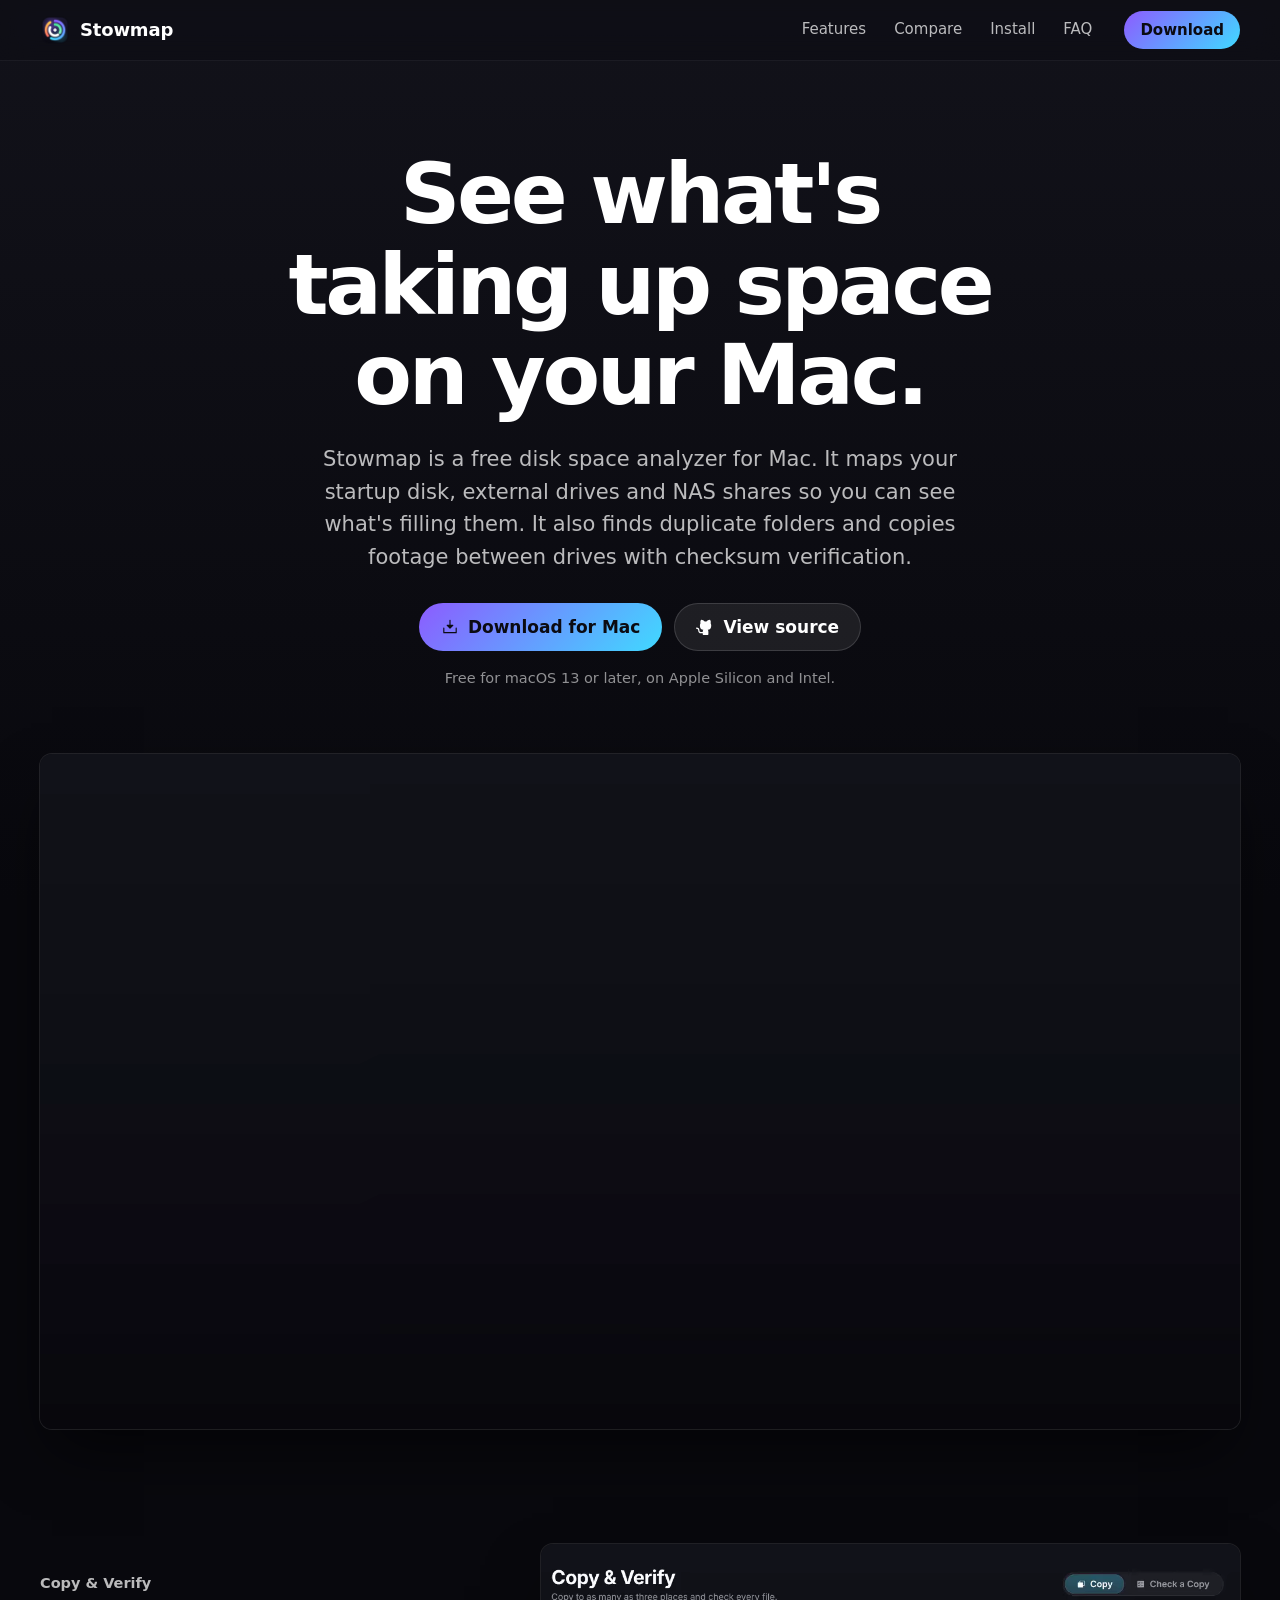
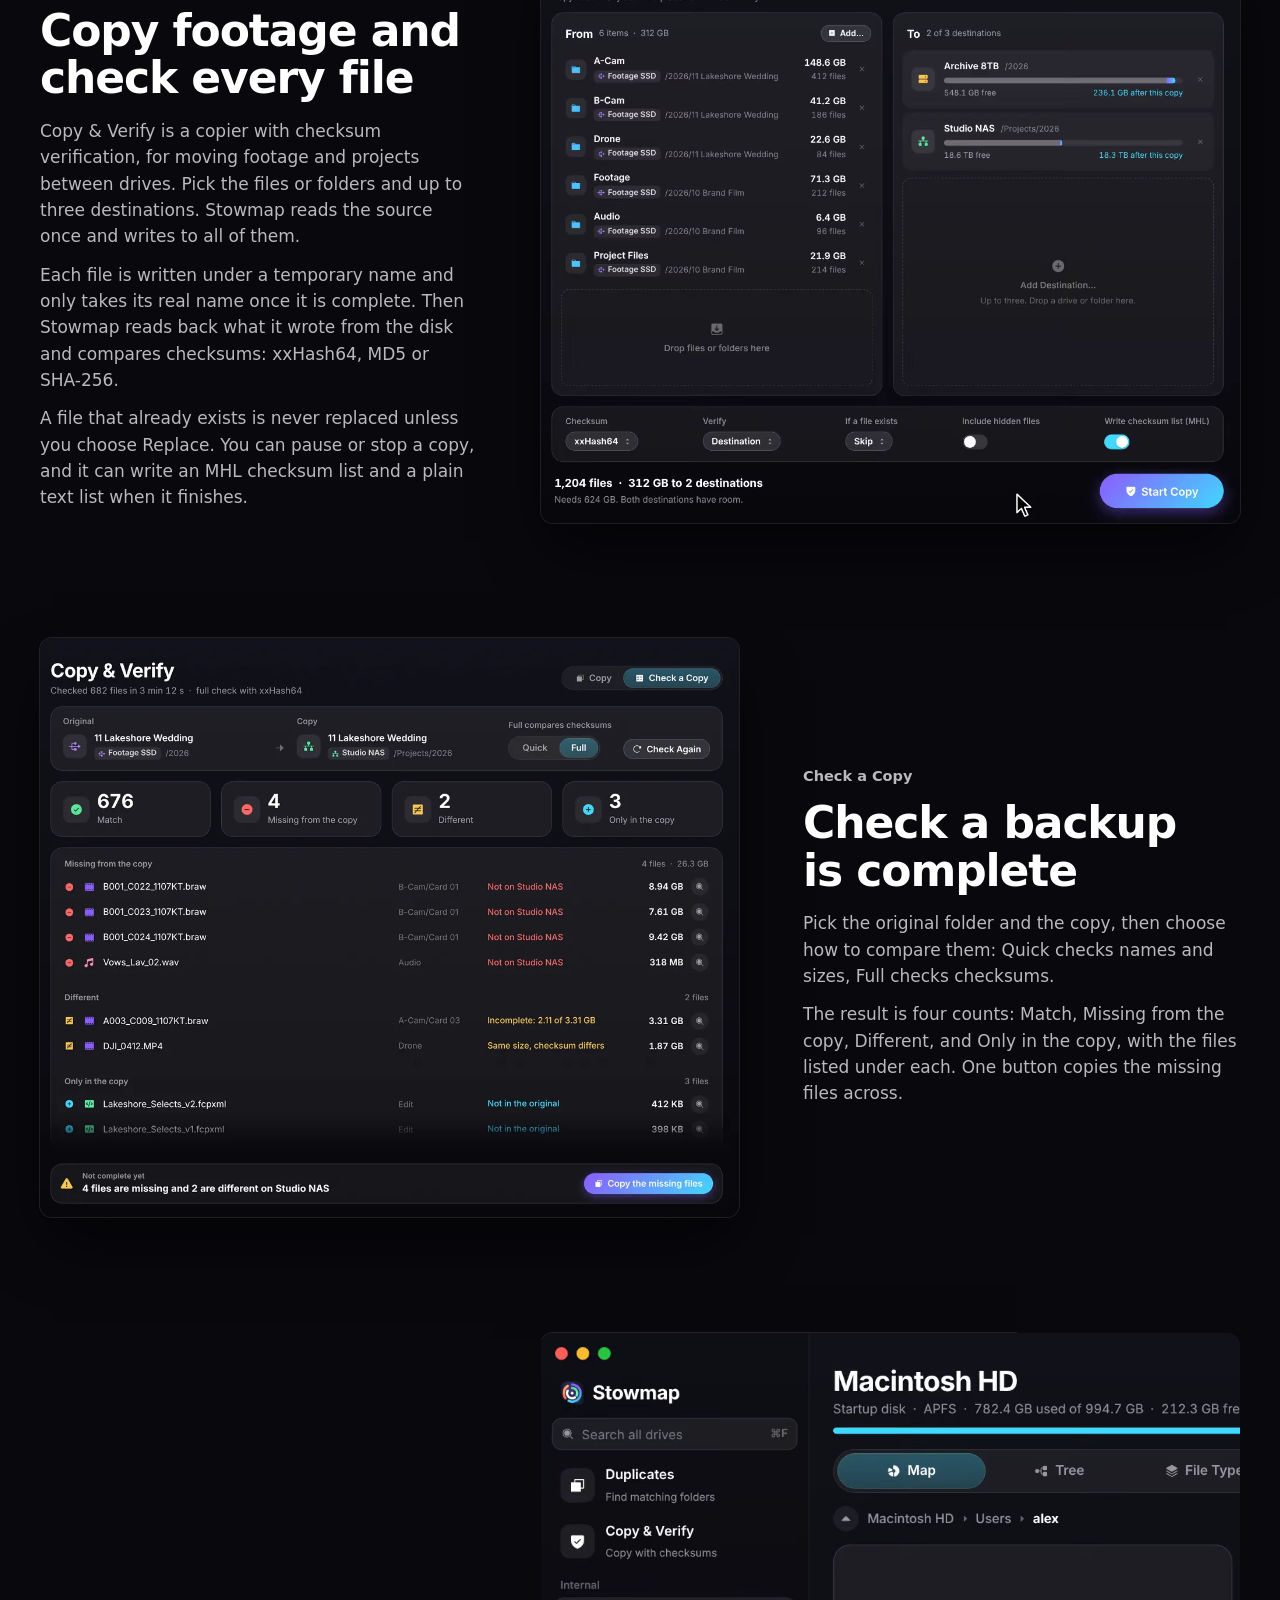
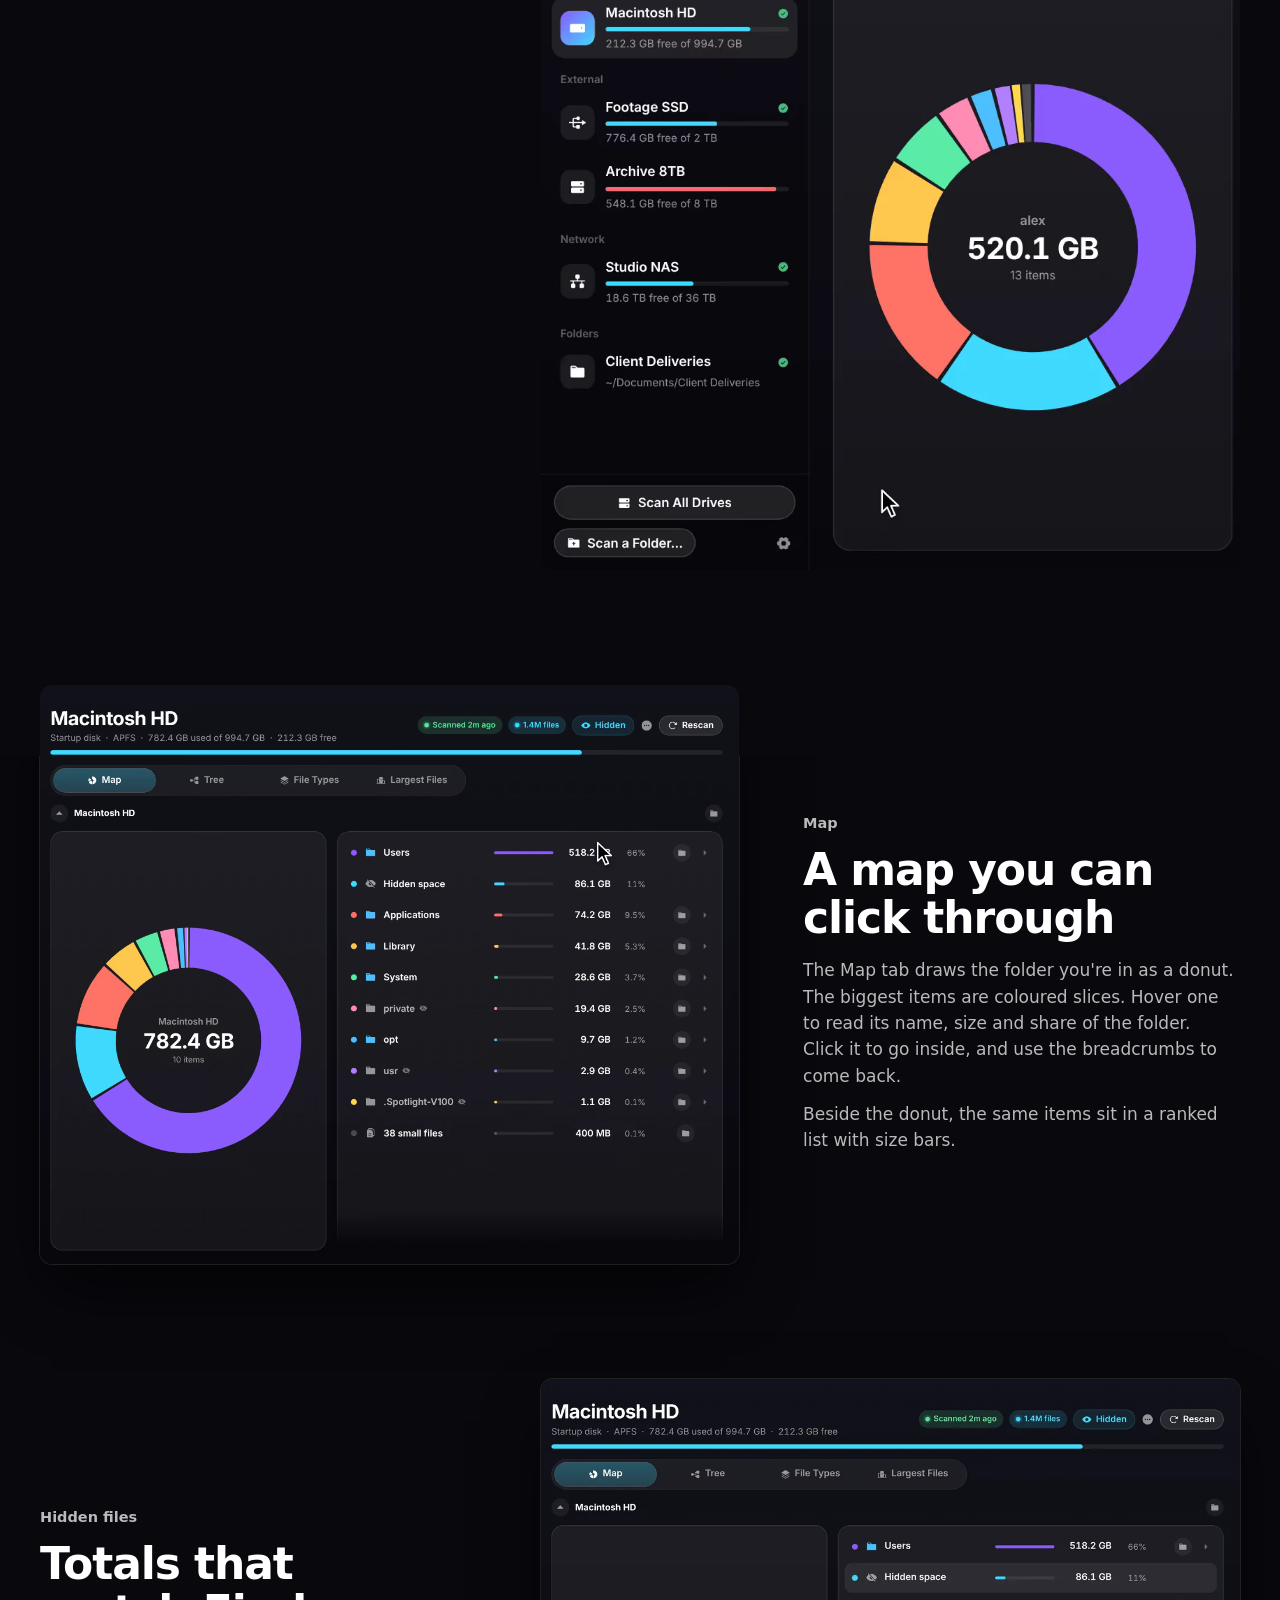
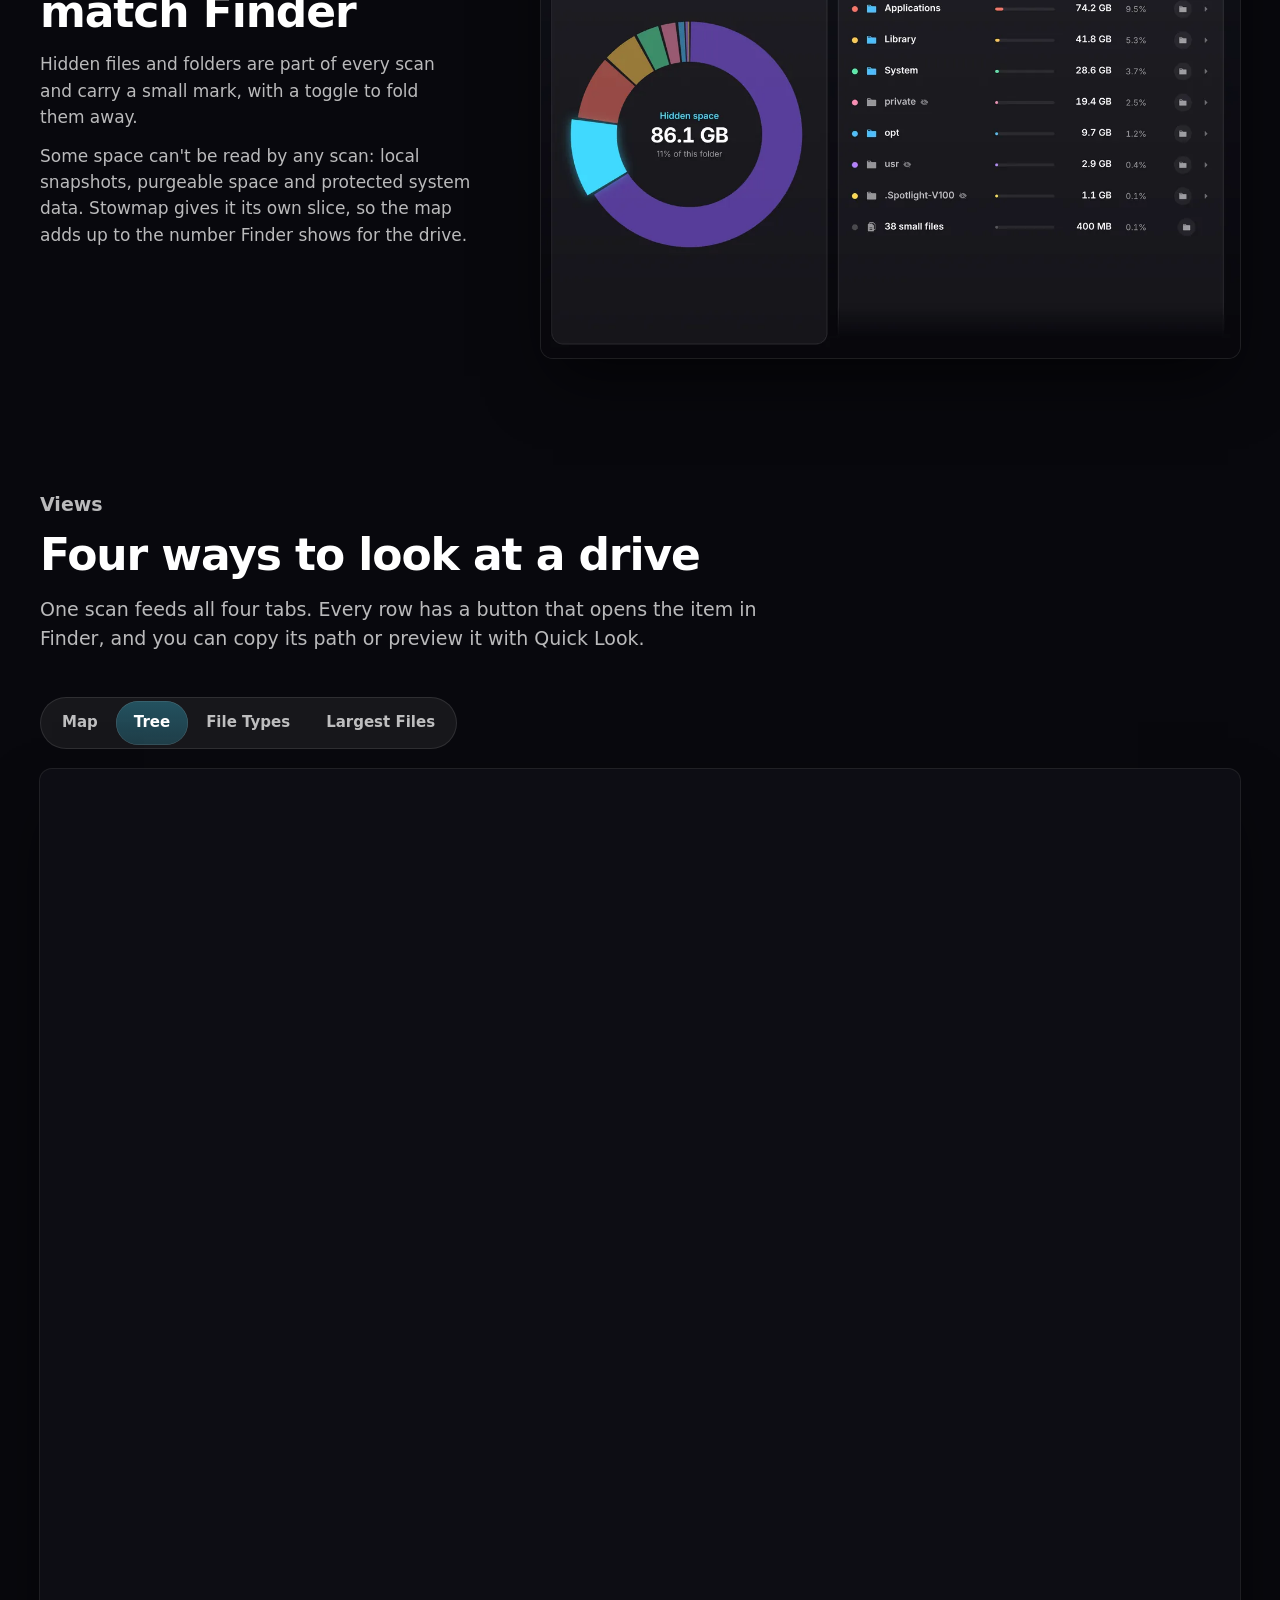
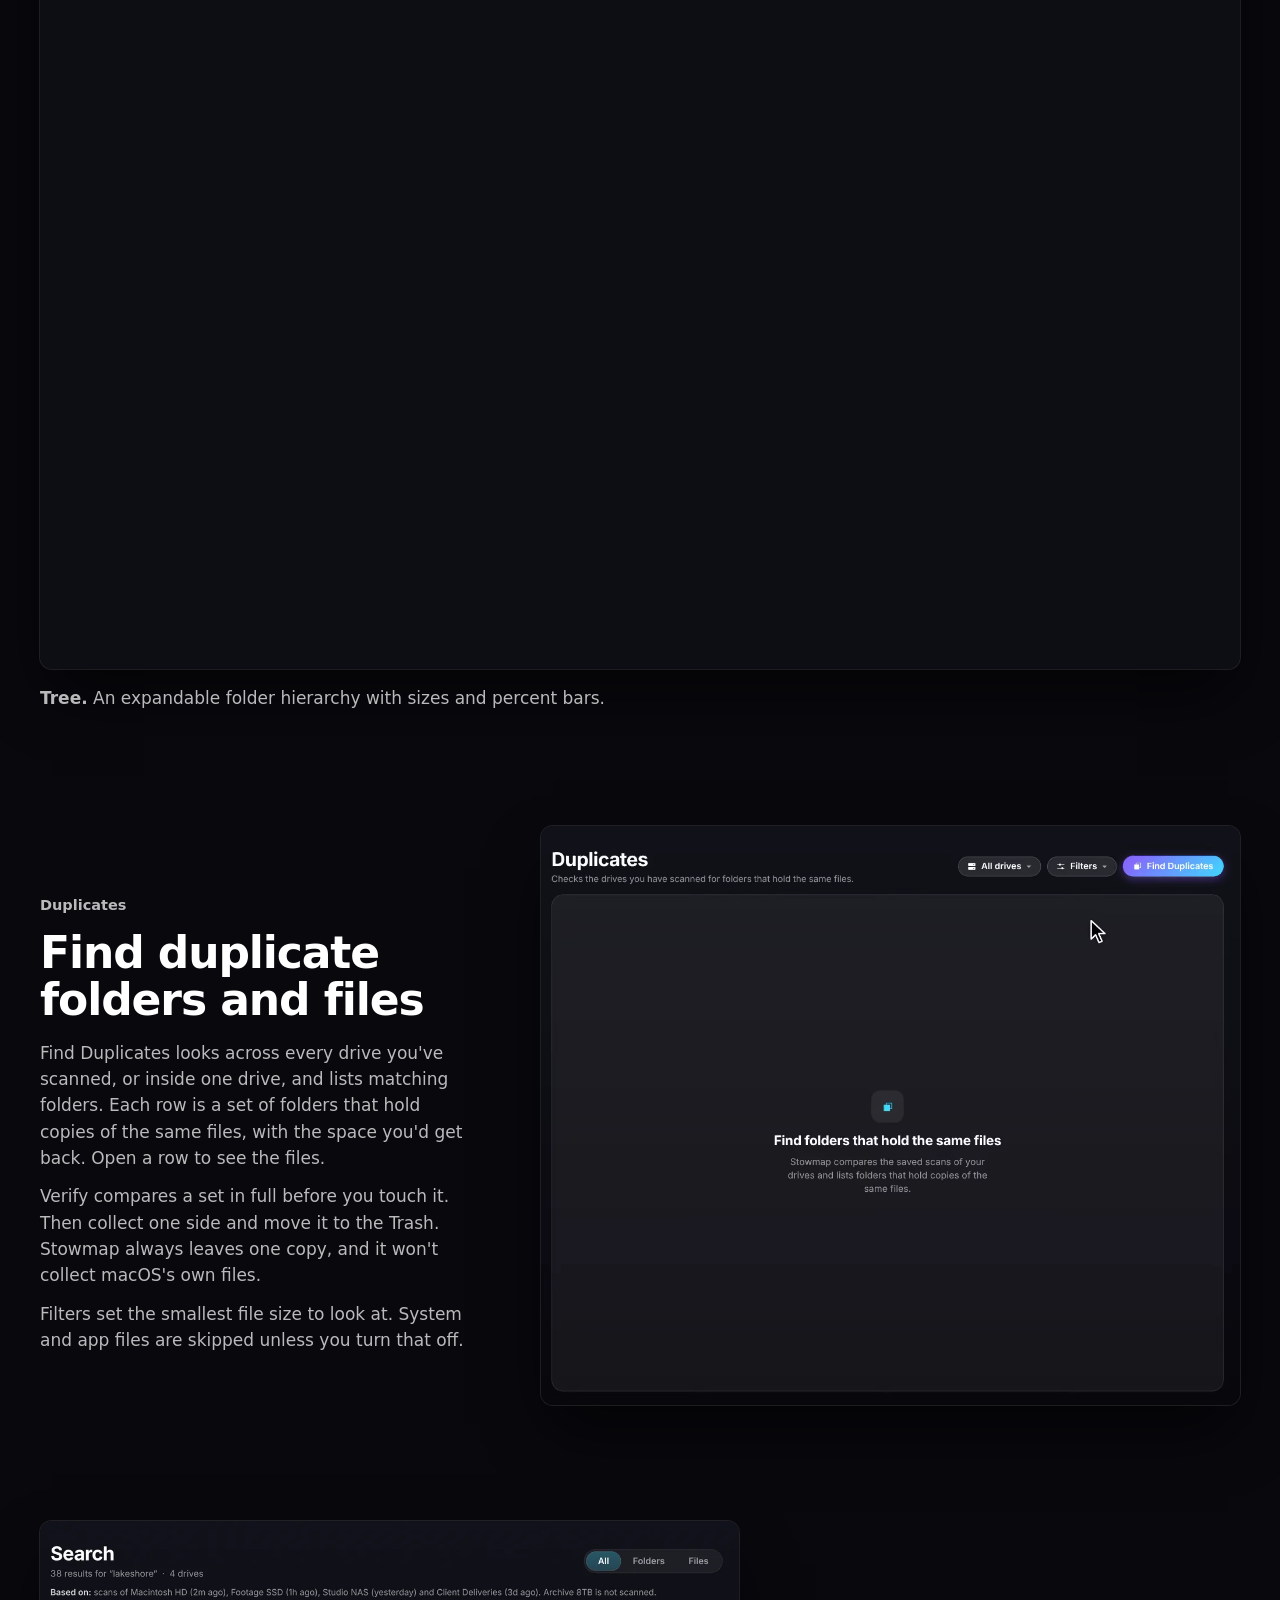
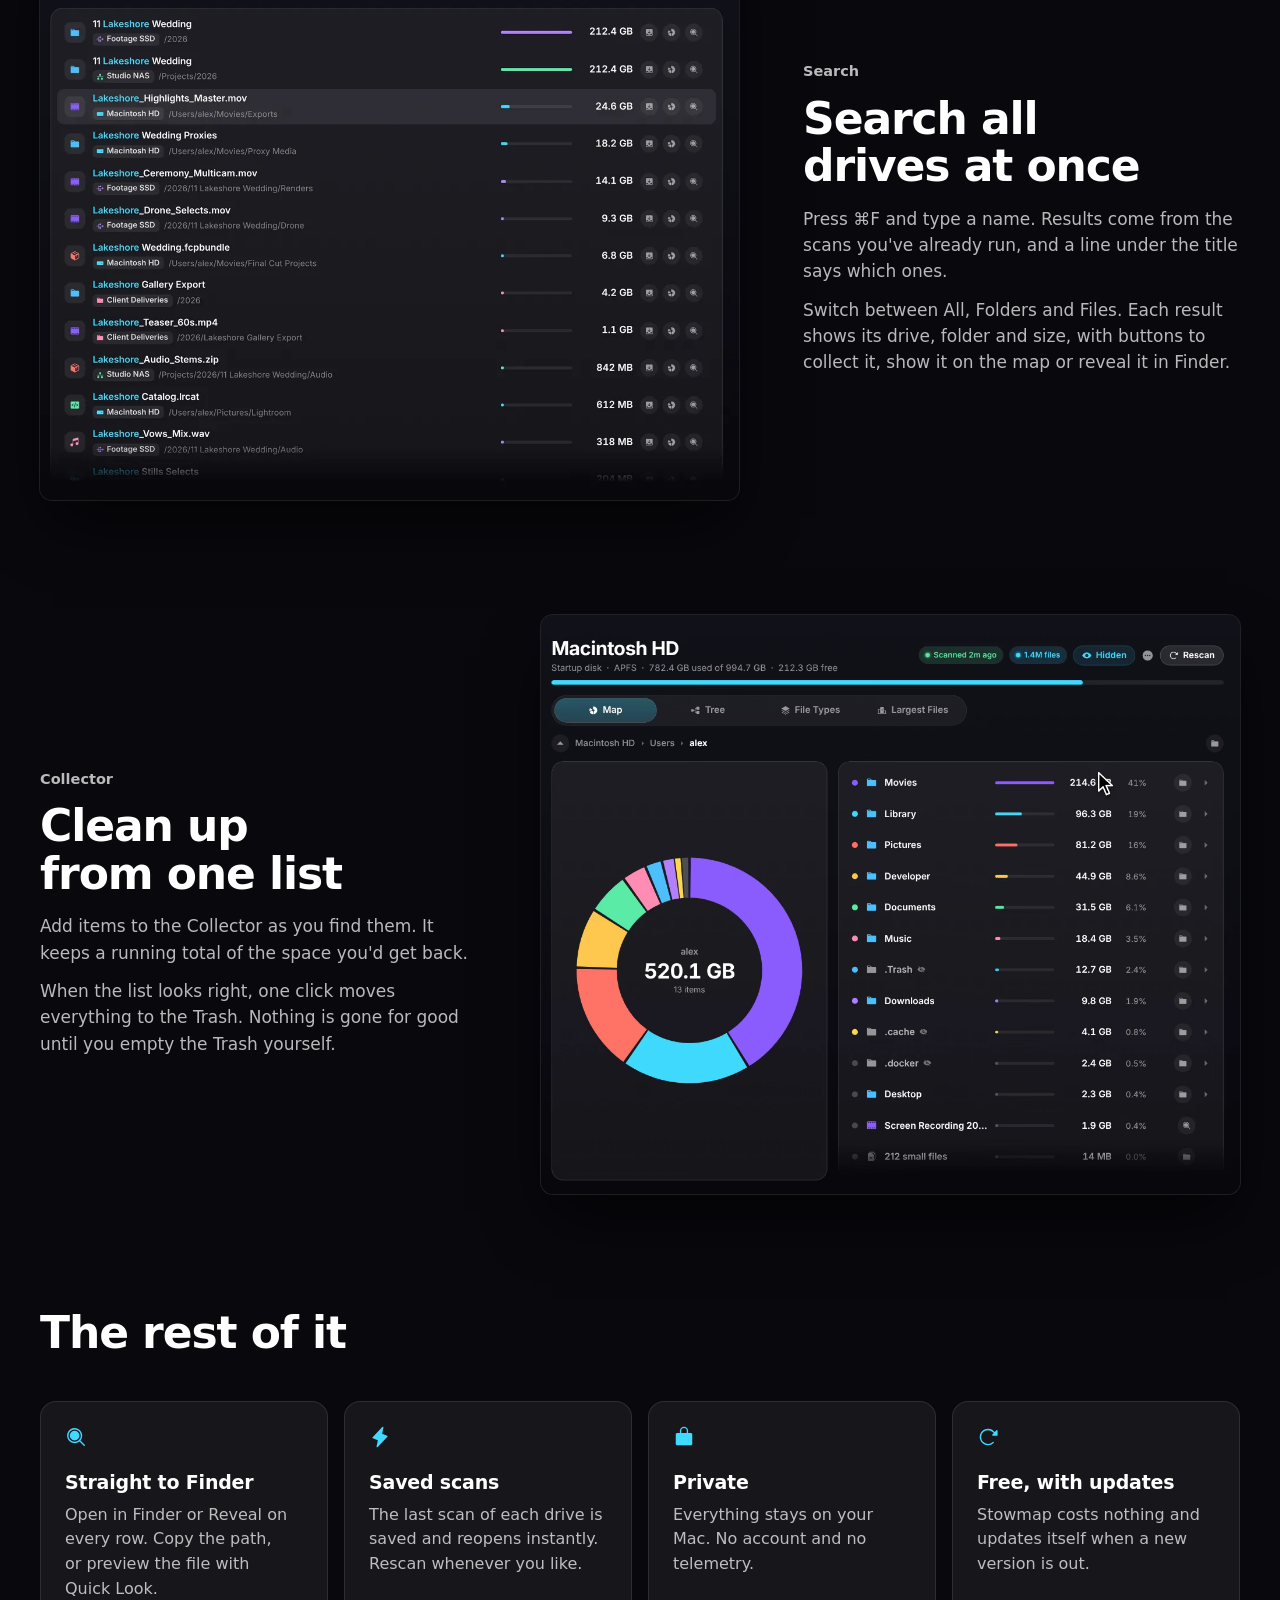
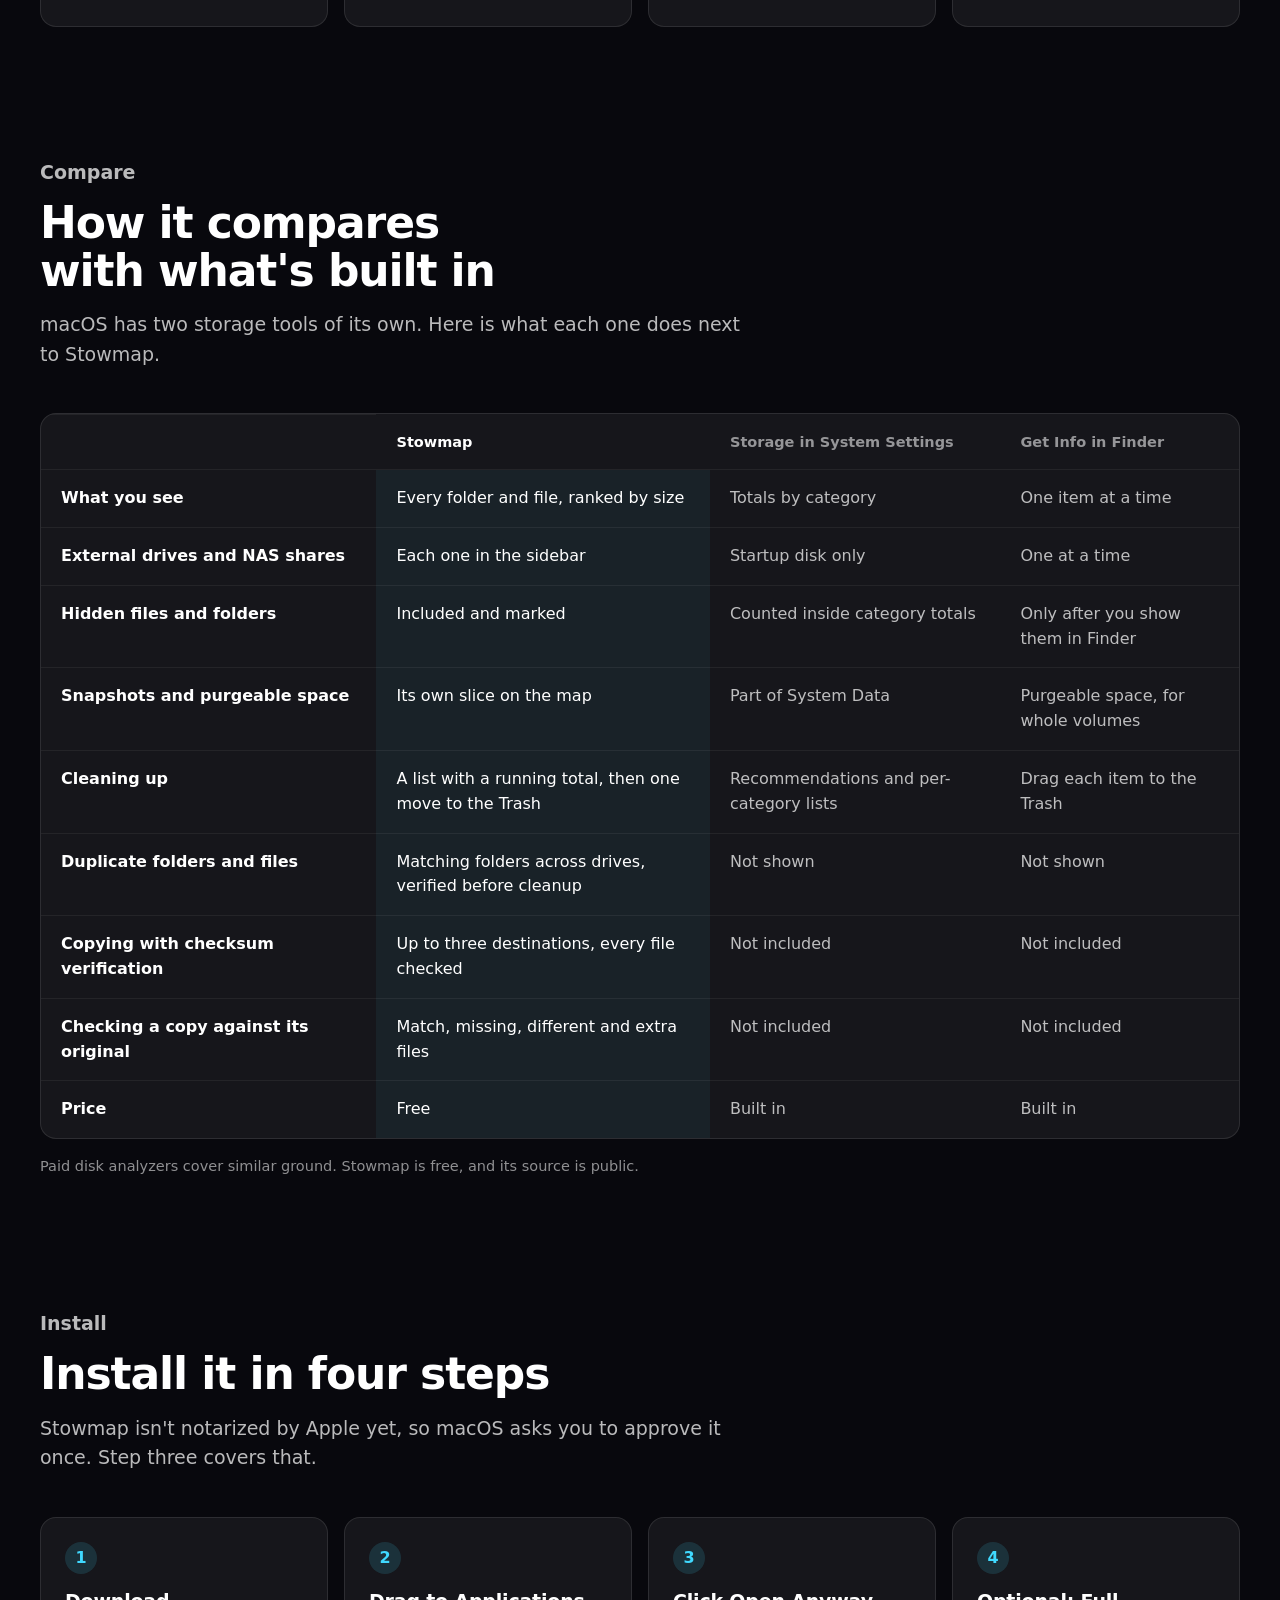
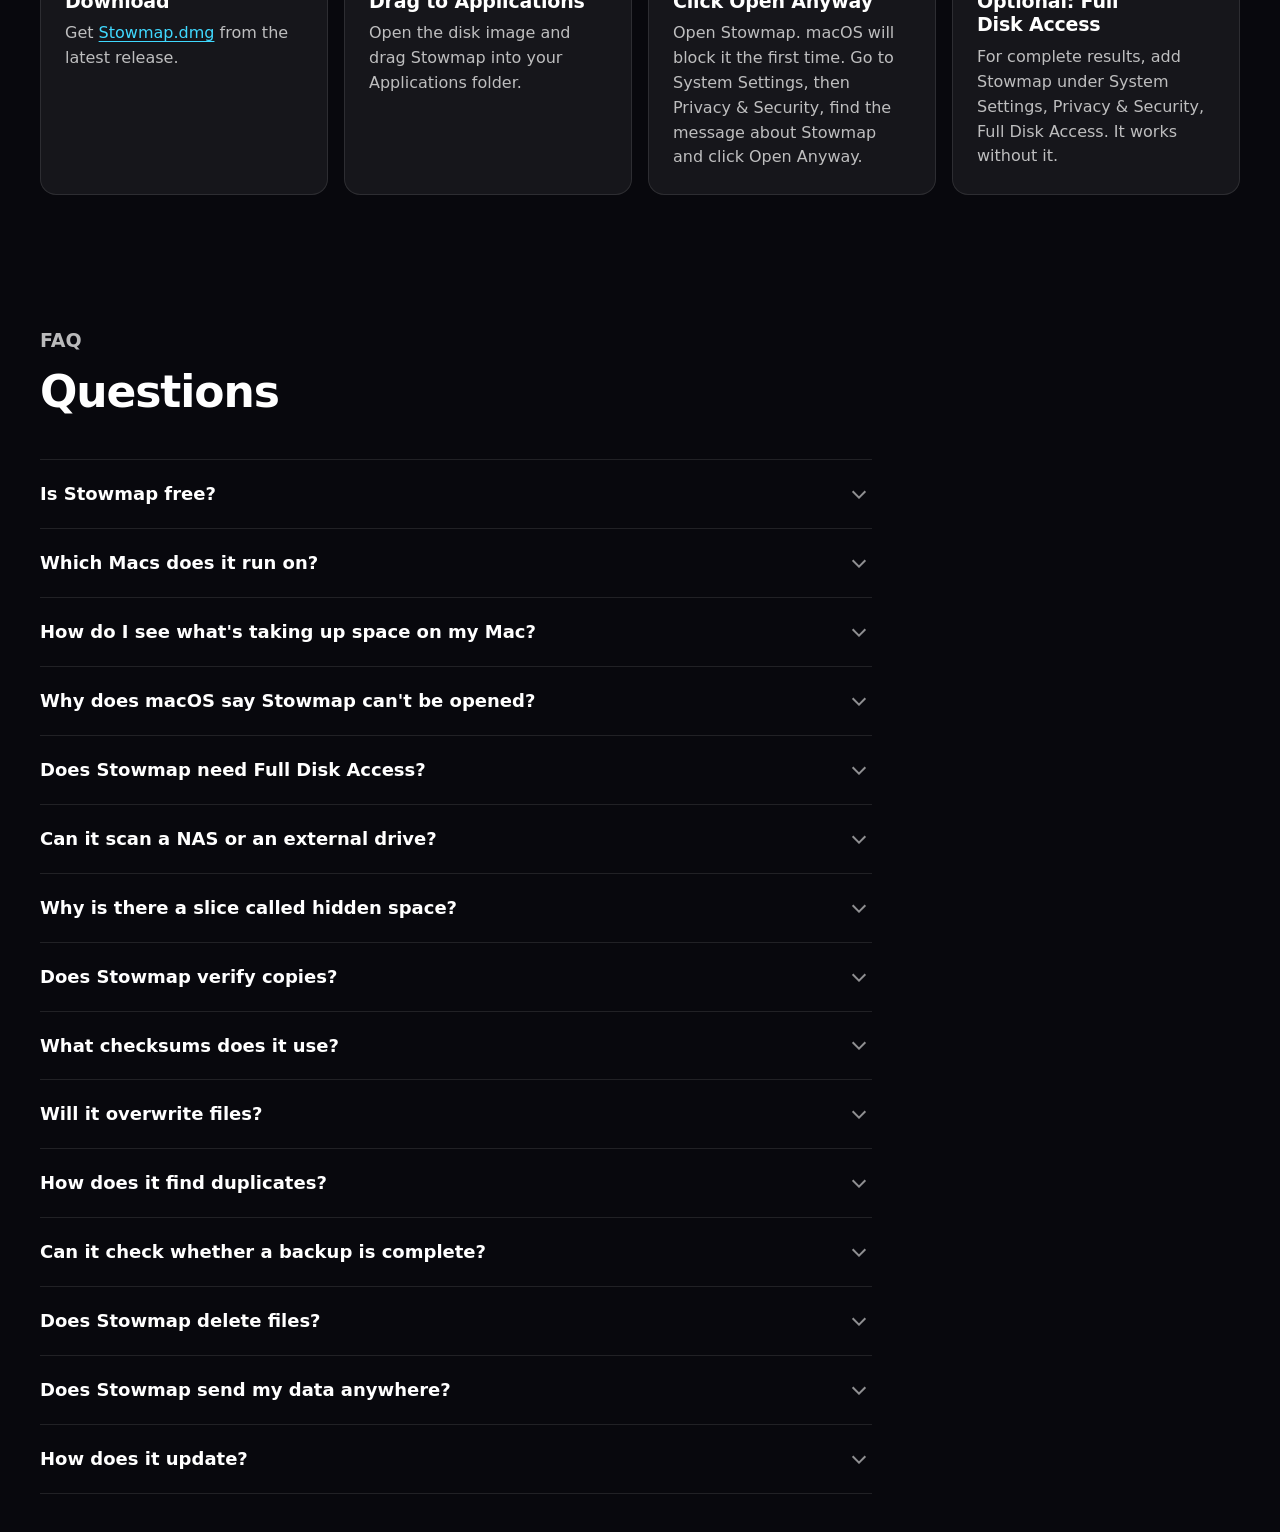
==== commit 939c1cc7: "Site: Copy & Verify, Check a Copy, Duplicates, Search, Scan All Drives Landing page gains a lead Cop" ====
--- a/index.html
+++ b/index.html
@@ -4,13 +4,13 @@
 <meta charset="utf-8">
 <meta name="viewport" content="width=device-width,initial-scale=1,viewport-fit=cover">
 <title>Stowmap: Free Disk Space Analyzer for Mac</title>
-<meta name="description" content="Stowmap is a free disk space analyzer for Mac. See what&#x27;s taking up space on your startup disk, external drives and NAS shares, then clean up from one list.">
+<meta name="description" content="Stowmap is a free disk space analyzer for Mac that shows what&#x27;s taking up space on every drive. It also finds duplicate files and copies files with checksum verification.">
 <link rel="canonical" href="https://troymeekhof.github.io/stowmap/">
 <meta name="robots" content="index,follow,max-image-preview:large,max-video-preview:-1">
 <meta name="author" content="Troy Meekhof">
 <meta property="og:type" content="website">
 <meta property="og:title" content="Stowmap: Free Disk Space Analyzer for Mac">
-<meta property="og:description" content="Stowmap is a free disk space analyzer for Mac. See what&#x27;s taking up space on your startup disk, external drives and NAS shares, then clean up from one list.">
+<meta property="og:description" content="Stowmap is a free disk space analyzer for Mac that shows what&#x27;s taking up space on every drive. It also finds duplicate files and copies files with checksum verification.">
 <meta property="og:url" content="https://troymeekhof.github.io/stowmap/">
 <meta property="og:image" content="https://troymeekhof.github.io/stowmap/assets/img/og.jpg">
 <meta property="og:image:width" content="1200">
@@ -20,7 +20,7 @@
 <meta property="og:locale" content="en_US">
 <meta name="twitter:card" content="summary_large_image">
 <meta name="twitter:title" content="Stowmap: Free Disk Space Analyzer for Mac">
-<meta name="twitter:description" content="Stowmap is a free disk space analyzer for Mac. See what&#x27;s taking up space on your startup disk, external drives and NAS shares, then clean up from one list.">
+<meta name="twitter:description" content="Stowmap is a free disk space analyzer for Mac that shows what&#x27;s taking up space on every drive. It also finds duplicate files and copies files with checksum verification.">
 <meta name="twitter:image" content="https://troymeekhof.github.io/stowmap/assets/img/og.jpg">
 <meta name="color-scheme" content="dark">
 <meta name="theme-color" content="#12121a">
@@ -44,17 +44,32 @@
 
 <section class="hero" aria-labelledby="hero-h"><div class="wrap">
   <h1 id="hero-h">See what's taking up space on your Mac.</h1>
-  <p class="lede">Stowmap is a free disk space analyzer for Mac. It scans your startup disk, external drives and NAS shares, then draws each folder as a map you can click through.</p>
+  <p class="lede">Stowmap is a free disk space analyzer for Mac. It maps your startup disk, external drives and NAS shares so you can see what's filling them. It also finds duplicate folders and copies footage between drives with checksum verification.</p>
   <div class="actions"><a class="btn" href="https://github.com/troymeekhof/stowmap/releases/latest/download/Stowmap.dmg"><svg viewBox="0 0 256 256" aria-hidden="true"><path d="M224,144v64a8,8,0,0,1-8,8H40a8,8,0,0,1-8-8V144a8,8,0,0,1,16,0v56H208V144a8,8,0,0,1,16,0Zm-101.66,5.66a8,8,0,0,0,11.32,0l40-40A8,8,0,0,0,168,96H136V32a8,8,0,0,0-16,0V96H88a8,8,0,0,0-5.66,13.66Z"/></svg>Download for Mac</a><a class="btn ghost" href="https://github.com/troymeekhof/stowmap"><svg viewBox="0 0 256 256" aria-hidden="true"><path d="M216,104v8a56.06,56.06,0,0,1-48.44,55.47A39.8,39.8,0,0,1,176,192v40a8,8,0,0,1-8,8H104a8,8,0,0,1-8-8V216H72a40,40,0,0,1-40-40A24,24,0,0,0,8,152a8,8,0,0,1,0-16,40,40,0,0,1,40,40,24,24,0,0,0,24,24H96v-8a39.8,39.8,0,0,1,8.44-24.53A56.06,56.06,0,0,1,56,112v-8a58.14,58.14,0,0,1,7.69-28.32A59.78,59.78,0,0,1,69.07,28,8,8,0,0,1,76,24a59.75,59.75,0,0,1,48,24h24a59.75,59.75,0,0,1,48-24,8,8,0,0,1,6.93,4,59.74,59.74,0,0,1,5.37,47.68A58,58,0,0,1,216,104Z"/></svg>View source</a></div>
   <p class="meta">Free for macOS 13 or later, on Apple Silicon and Intel.</p>
-  <figure class="window"><video data-loop autoplay muted loop playsinline preload="metadata" width="1920" height="1080" poster="assets/video/stowmap-hero-poster.webp" aria-label="Stowmap scans a startup disk, the map of the drive appears, two clicks go into the home folder, and three hidden folders are collected and moved to the Trash."><source src="assets/video/stowmap-hero.webm" type="video/webm"><source src="assets/video/stowmap-hero.mp4" type="video/mp4"></video></figure>
-</div></section>
-
-<section id="features" aria-labelledby="f1-h"><div class="wrap feature">
+  <figure class="window"><video data-loop autoplay muted loop playsinline preload="metadata" width="1920" height="1080" poster="assets/video/stowmap-hero-poster.webp" aria-label="Stowmap scans a startup disk, the map of the drive appears, two clicks go into the home folder, and three hidden folders are collected and moved to the Trash. Then Copy &amp; Verify copies six folders to two drives and reports all 1,204 files verified."><source src="assets/video/stowmap-hero.webm" type="video/webm"><source src="assets/video/stowmap-hero.mp4" type="video/mp4"></video></figure>
+</div></section>
+
+<section id="features" aria-labelledby="cv-h"><div class="wrap feature">
+  <div class="copy"><p class="eyebrow">Copy &amp; Verify</p><h2 id="cv-h">Copy footage and check every file</h2>
+  <p>Copy &amp; Verify is a copier with checksum verification, for moving footage and projects between drives. Pick the files or folders and up to three destinations. Stowmap reads the source once and writes to all of them.</p>
+  <p>Each file is written under a temporary name and only takes its real name once it is complete. Then Stowmap reads back what it wrote from the disk and compares checksums: xxHash64, MD5 or SHA-256.</p>
+  <p>A file that already exists is never replaced unless you choose Replace. You can pause or stop a copy, and it can write an MHL checksum list and a plain text list when it finishes.</p></div>
+  <figure class="window crop" style="--pos:0%"><video data-loop muted loop playsinline preload="none" width="1200" height="994" poster="assets/video/stowmap-copy-poster.webp" aria-label="Six folders and two destinations are chosen in Copy &amp; Verify. Start Copy is clicked, a ring fills while a graph of copy speed draws, the phase changes to Verifying, and the result reads All 1,204 files verified."><source src="assets/video/stowmap-copy.webm" type="video/webm"><source src="assets/video/stowmap-copy.mp4" type="video/mp4"></video></figure>
+</div></section>
+
+<section aria-labelledby="cc-h"><div class="wrap feature flip">
+  <div class="copy"><p class="eyebrow">Check a Copy</p><h2 id="cc-h">Check a backup is complete</h2>
+  <p>Pick the original folder and the copy, then choose how to compare them: Quick checks names and sizes, Full checks checksums.</p>
+  <p>The result is four counts: Match, Missing from the copy, Different, and Only in the copy, with the files listed under each. One button copies the missing files across.</p></div>
+  <figure class="window crop" style="--pos:0%"><img src="assets/img/check-copy-1200.webp" srcset="assets/img/check-copy-1200.webp 1200w, assets/img/check-copy-1884.webp 1884w" sizes="(max-width:900px) 92vw, 720px" width="1200" height="994" loading="lazy" decoding="async" alt="Check a Copy comparing the folder 11 Lakeshore Wedding on Footage SSD with its copy on Studio NAS: 676 files match, 4 are missing from the copy, 2 are different and 3 are only in the copy."></figure>
+</div></section>
+
+<section aria-labelledby="f1-h"><div class="wrap feature">
   <div class="copy"><p class="eyebrow">Drives</p><h2 id="f1-h">Every drive in one sidebar</h2>
   <p>Your startup SSD, internal and external drives on USB or Thunderbolt, SD cards, and network shares over SMB, AFP or NFS each get a row with a live used and free bar. Plug a drive in and it appears. Unplug it and it goes. Any folder can be scanned too, with the button or by dragging it in.</p>
-  <p>Scans run in parallel, and several drives can scan at once.</p></div>
-  <figure class="window"><video data-loop muted loop playsinline preload="none" width="1200" height="1000" poster="assets/video/stowmap-scan-poster.webp" aria-label="A never-scanned external drive is picked in the Stowmap sidebar and scanned. A progress ring fills, then the map of the drive appears."><source src="assets/video/stowmap-scan.webm" type="video/webm"><source src="assets/video/stowmap-scan.mp4" type="video/mp4"></video></figure>
+  <p>Scans run in parallel, and several drives can scan at once. Scan All Drives queues every drive in the sidebar, and each row shows its own progress while it scans.</p></div>
+  <figure class="window"><video data-loop muted loop playsinline preload="none" width="1000" height="1198" poster="assets/video/stowmap-scan-poster.webp" aria-label="A never-scanned external drive is picked in the Stowmap sidebar and scanned. A progress ring fills, then the map of the drive appears."><source src="assets/video/stowmap-scan.webm" type="video/webm"><source src="assets/video/stowmap-scan.mp4" type="video/mp4"></video></figure>
 </div></section>
 
 <section aria-labelledby="f2-h"><div class="wrap feature flip">
@@ -86,7 +101,22 @@
   </fieldset>
 </div></section>
 
-<section aria-labelledby="f5-h"><div class="wrap feature flip">
+<section aria-labelledby="dup-h"><div class="wrap feature">
+  <div class="copy"><p class="eyebrow">Duplicates</p><h2 id="dup-h">Find duplicate folders and files</h2>
+  <p>Find Duplicates looks across every drive you've scanned, or inside one drive, and lists matching folders. Each row is a set of folders that hold copies of the same files, with the space you'd get back. Open a row to see the files.</p>
+  <p>Verify compares a set in full before you touch it. Then collect one side and move it to the Trash. Stowmap always leaves one copy, and it won't collect macOS's own files.</p>
+  <p>Filters set the smallest file size to look at. System and app files are skipped unless you turn that off.</p></div>
+  <figure class="window crop" style="--pos:0%"><video data-loop muted loop playsinline preload="none" width="1200" height="994" poster="assets/video/stowmap-duplicates-poster.webp" aria-label="Find Duplicates is clicked and a list of matching folders appears. The first set is verified with a progress bar and marked Verified identical, then its copy on Footage SSD is added to the Collector."><source src="assets/video/stowmap-duplicates.webm" type="video/webm"><source src="assets/video/stowmap-duplicates.mp4" type="video/mp4"></video></figure>
+</div></section>
+
+<section aria-labelledby="srch-h"><div class="wrap feature flip">
+  <div class="copy"><p class="eyebrow">Search</p><h2 id="srch-h">Search all drives at once</h2>
+  <p>Press ⌘F and type a name. Results come from the scans you've already run, and a line under the title says which ones.</p>
+  <p>Switch between All, Folders and Files. Each result shows its drive, folder and size, with buttons to collect it, show it on the map or reveal it in Finder.</p></div>
+  <figure class="window crop" style="--pos:0%"><img src="assets/img/search-1200.webp" srcset="assets/img/search-1200.webp 1200w, assets/img/search-1884.webp 1884w" sizes="(max-width:900px) 92vw, 720px" width="1200" height="994" loading="lazy" decoding="async" alt="Search results for lakeshore across four drives in Stowmap: folders and files from Footage SSD, Studio NAS, Macintosh HD and Client Deliveries, each with its drive, path and size."></figure>
+</div></section>
+
+<section aria-labelledby="f5-h"><div class="wrap feature">
   <div class="copy"><p class="eyebrow">Collector</p><h2 id="f5-h">Clean up from one list</h2>
   <p>Add items to the Collector as you find them. It keeps a running total of the space you'd get back.</p>
   <p>When the list looks right, one click moves everything to the Trash. Nothing is gone for good until you empty the Trash yourself.</p></div>
@@ -105,7 +135,7 @@
 
 <section id="compare" aria-labelledby="cmp-h"><div class="wrap">
   <div class="sec-head"><p class="eyebrow">Compare</p><h2 id="cmp-h">How it compares with what's built in</h2>
-  <p>macOS has two storage tools of its own. Here is what each one shows next to Stowmap.</p></div>
+  <p>macOS has two storage tools of its own. Here is what each one does next to Stowmap.</p></div>
   <div class="tablewrap" tabindex="0" role="region" aria-labelledby="cmp-h"><table>
     <thead><tr><td></td><th scope="col" class="us">Stowmap</th><th scope="col">Storage in System Settings</th><th scope="col">Get Info in Finder</th></tr></thead>
     <tbody>
@@ -114,6 +144,9 @@
     <tr><th scope="row">Hidden files and folders</th><td class="us">Included and marked</td><td>Counted inside category totals</td><td>Only after you show them in Finder</td></tr>
     <tr><th scope="row">Snapshots and purgeable space</th><td class="us">Its own slice on the map</td><td>Part of System Data</td><td>Purgeable space, for whole volumes</td></tr>
     <tr><th scope="row">Cleaning up</th><td class="us">A list with a running total, then one move to the Trash</td><td>Recommendations and per-category lists</td><td>Drag each item to the Trash</td></tr>
+    <tr><th scope="row">Duplicate folders and files</th><td class="us">Matching folders across drives, verified before cleanup</td><td>Not shown</td><td>Not shown</td></tr>
+    <tr><th scope="row">Copying with checksum verification</th><td class="us">Up to three destinations, every file checked</td><td>Not included</td><td>Not included</td></tr>
+    <tr><th scope="row">Checking a copy against its original</th><td class="us">Match, missing, different and extra files</td><td>Not included</td><td>Not included</td></tr>
     <tr><th scope="row">Price</th><td class="us">Free</td><td>Built in</td><td>Built in</td></tr>
     </tbody>
   </table></div>
@@ -141,6 +174,11 @@
 <details><summary>Does Stowmap need Full Disk Access?</summary><p>No, it's optional. Without it, macOS keeps a few protected folders out of reach and Stowmap reports that space as hidden space. With it, the results are complete. You can turn it on in System Settings under Privacy &amp; Security, then Full Disk Access.</p></details>
 <details><summary>Can it scan a NAS or an external drive?</summary><p>Yes. External drives on USB or Thunderbolt, SD cards, and network shares over SMB, AFP or NFS all appear in the sidebar once they are mounted. Each one can be scanned, and several can scan at the same time.</p></details>
 <details><summary>Why is there a slice called hidden space?</summary><p>Some space can't be read by any scan: local snapshots, purgeable space and protected system data. Stowmap shows it as its own slice so the total matches what Finder reports for the drive.</p></details>
+<details><summary>Does Stowmap verify copies?</summary><p>Yes. Copy &amp; Verify can copy and verify files on Mac. After writing, it reads each file back from the destination disk and compares its checksum with the source. You can also verify the source and the destination, or turn verification off.</p></details>
+<details><summary>What checksums does it use?</summary><p>xxHash64, MD5 or SHA-256. You choose one before the copy starts. Stowmap can also write an MHL checksum list (xxHash64 or MD5) and a plain text list.</p></details>
+<details><summary>Will it overwrite files?</summary><p>Not unless you choose Replace. When a file already exists you can skip it, replace it or keep both. Each file is written under a temporary name and only takes its real name once it is complete.</p></details>
+<details><summary>How does it find duplicates?</summary><p>Find Duplicates compares the files on the drives you've scanned and lists matching folders: sets of folders that hold copies of the same files. A set marked Samples match has not been read in full. Click Verify to compare every file, and it is marked Verified identical. Stowmap always leaves one copy.</p></details>
+<details><summary>Can it check whether a backup is complete?</summary><p>Yes. Check a Copy compares an original folder with its copy. Quick compares names and sizes, and Full compares checksums. It lists what matches, what is missing from the copy, what is different and what is only in the copy, and one button copies the missing files.</p></details>
 <details><summary>Does Stowmap delete files?</summary><p>Stowmap moves the items you collect to the Trash. They stay there, recoverable, until you empty the Trash yourself.</p></details>
 <details><summary>Does Stowmap send my data anywhere?</summary><p>No. Scans and results stay on your Mac. There is no account and no telemetry.</p></details>
 <details><summary>How does it update?</summary><p>Stowmap updates itself. When a new version is out, the app offers to install it.</p></details>
@@ -160,7 +198,7 @@
   <ul><li><a href="https://github.com/troymeekhof/stowmap/releases/latest/download/Stowmap.dmg">Download</a></li><li><a href="https://github.com/troymeekhof/stowmap">Source on GitHub</a></li><li><a href="https://github.com/troymeekhof/stowmap/releases">Releases</a></li><li><a href="privacy/">Privacy</a></li></ul>
 </div></footer>
 <script type="application/ld+json">
-{"@context": "https://schema.org", "@graph": [{"@type": "WebSite", "@id": "https://troymeekhof.github.io/stowmap/#website", "url": "https://troymeekhof.github.io/stowmap/", "name": "Stowmap", "publisher": {"@id": "https://troymeekhof.github.io/stowmap/#publisher"}}, {"@type": "Organization", "@id": "https://troymeekhof.github.io/stowmap/#publisher", "name": "Mid-July Media", "url": "https://midjulymedia.com", "founder": {"@type": "Person", "name": "Troy Meekhof", "url": "https://troymeekhof.com"}}, {"@type": "SoftwareApplication", "@id": "https://troymeekhof.github.io/stowmap/#app", "name": "Stowmap", "description": "Stowmap is a free disk space analyzer for Mac. See what's taking up space on your startup disk, external drives and NAS shares, then clean up from one list.", "url": "https://troymeekhof.github.io/stowmap/", "image": "https://troymeekhof.github.io/stowmap/assets/img/og.jpg", "screenshot": "https://troymeekhof.github.io/stowmap/assets/video/stowmap-hero-poster.jpg", "applicationCategory": "UtilitiesApplication", "applicationSubCategory": "Disk space analyzer", "operatingSystem": "macOS 13 or later", "processorRequirements": "Apple Silicon or Intel", "downloadUrl": "https://github.com/troymeekhof/stowmap/releases/latest/download/Stowmap.dmg", "installUrl": "https://github.com/troymeekhof/stowmap/releases/latest/download/Stowmap.dmg", "isAccessibleForFree": true, "codeRepository": "https://github.com/troymeekhof/stowmap", "offers": {"@type": "Offer", "price": "0", "priceCurrency": "USD", "availability": "https://schema.org/InStock"}, "author": {"@type": "Person", "name": "Troy Meekhof", "url": "https://troymeekhof.com"}, "publisher": {"@id": "https://troymeekhof.github.io/stowmap/#publisher"}, "featureList": ["Scans startup, internal, external and network drives", "Donut map of any folder with click-through", "Tree view with sizes", "File type breakdown by category and extension", "250 largest files", "Collector list that moves items to the Trash", "Hidden files included and marked", "Saved scans reopen instantly"]}, {"@type": "FAQPage", "@id": "https://troymeekhof.github.io/stowmap/#faq", "mainEntity": [{"@type": "Question", "name": "Is Stowmap free?", "acceptedAnswer": {"@type": "Answer", "text": "Yes. Stowmap is free to download and use, with no account. The source code is on GitHub."}}, {"@type": "Question", "name": "Which Macs does it run on?", "acceptedAnswer": {"@type": "Answer", "text": "Any Mac on macOS 13 or later, Apple Silicon or Intel."}}, {"@type": "Question", "name": "How do I see what's taking up space on my Mac?", "acceptedAnswer": {"@type": "Answer", "text": "Open Stowmap, pick your startup disk in the sidebar and click Scan. When the scan finishes, the Map tab shows the biggest folders as slices. Click a slice to go inside it, and keep going until you find the files you forgot about."}}, {"@type": "Question", "name": "Why does macOS say Stowmap can't be opened?", "acceptedAnswer": {"@type": "Answer", "text": "Stowmap isn't notarized by Apple yet, so macOS blocks it the first time. Open System Settings, go to Privacy & Security, find the message about Stowmap and click Open Anyway. You only need to do this once."}}, {"@type": "Question", "name": "Does Stowmap need Full Disk Access?", "acceptedAnswer": {"@type": "Answer", "text": "No, it's optional. Without it, macOS keeps a few protected folders out of reach and Stowmap reports that space as hidden space. With it, the results are complete. You can turn it on in System Settings under Privacy & Security, then Full Disk Access."}}, {"@type": "Question", "name": "Can it scan a NAS or an external drive?", "acceptedAnswer": {"@type": "Answer", "text": "Yes. External drives on USB or Thunderbolt, SD cards, and network shares over SMB, AFP or NFS all appear in the sidebar once they are mounted. Each one can be scanned, and several can scan at the same time."}}, {"@type": "Question", "name": "Why is there a slice called hidden space?", "acceptedAnswer": {"@type": "Answer", "text": "Some space can't be read by any scan: local snapshots, purgeable space and protected system data. Stowmap shows it as its own slice so the total matches what Finder reports for the drive."}}, {"@type": "Question", "name": "Does Stowmap delete files?", "acceptedAnswer": {"@type": "Answer", "text": "Stowmap moves the items you collect to the Trash. They stay there, recoverable, until you empty the Trash yourself."}}, {"@type": "Question", "name": "Does Stowmap send my data anywhere?", "acceptedAnswer": {"@type": "Answer", "text": "No. Scans and results stay on your Mac. There is no account and no telemetry."}}, {"@type": "Question", "name": "How does it update?", "acceptedAnswer": {"@type": "Answer", "text": "Stowmap updates itself. When a new version is out, the app offers to install it."}}]}, {"@type": "VideoObject", "name": "Stowmap in 16 seconds", "description": "A scan of a Mac startup disk in Stowmap: the map appears, two clicks go into the home folder, three hidden folders are collected and moved to the Trash.", "thumbnailUrl": "https://troymeekhof.github.io/stowmap/assets/video/stowmap-hero-poster.jpg", "contentUrl": "https://troymeekhof.github.io/stowmap/assets/video/stowmap-hero.mp4", "uploadDate": "2026-11-17", "duration": "PT16S"}]}
+{"@context": "https://schema.org", "@graph": [{"@type": "WebSite", "@id": "https://troymeekhof.github.io/stowmap/#website", "url": "https://troymeekhof.github.io/stowmap/", "name": "Stowmap", "publisher": {"@id": "https://troymeekhof.github.io/stowmap/#publisher"}}, {"@type": "Organization", "@id": "https://troymeekhof.github.io/stowmap/#publisher", "name": "Mid-July Media", "url": "https://midjulymedia.com", "founder": {"@type": "Person", "name": "Troy Meekhof", "url": "https://troymeekhof.com"}}, {"@type": "SoftwareApplication", "@id": "https://troymeekhof.github.io/stowmap/#app", "name": "Stowmap", "description": "Stowmap is a free disk space analyzer for Mac that shows what's taking up space on every drive. It also finds duplicate files and copies files with checksum verification.", "url": "https://troymeekhof.github.io/stowmap/", "image": "https://troymeekhof.github.io/stowmap/assets/img/og.jpg", "screenshot": "https://troymeekhof.github.io/stowmap/assets/video/stowmap-hero-poster.jpg", "applicationCategory": "UtilitiesApplication", "applicationSubCategory": "Disk space analyzer", "operatingSystem": "macOS 13 or later", "processorRequirements": "Apple Silicon or Intel", "downloadUrl": "https://github.com/troymeekhof/stowmap/releases/latest/download/Stowmap.dmg", "installUrl": "https://github.com/troymeekhof/stowmap/releases/latest/download/Stowmap.dmg", "isAccessibleForFree": true, "codeRepository": "https://github.com/troymeekhof/stowmap", "offers": {"@type": "Offer", "price": "0", "priceCurrency": "USD", "availability": "https://schema.org/InStock"}, "author": {"@type": "Person", "name": "Troy Meekhof", "url": "https://troymeekhof.com"}, "publisher": {"@id": "https://troymeekhof.github.io/stowmap/#publisher"}, "featureList": ["Scans startup, internal, external and network drives", "Donut map of any folder with click-through", "Tree view with sizes", "File type breakdown by category and extension", "250 largest files", "Collector list that moves items to the Trash", "Hidden files included and marked", "Saved scans reopen instantly", "Copy & Verify: copies to up to three destinations with checksum verification (xxHash64, MD5 or SHA-256)", "Writes an MHL checksum list and a plain text list", "Check a Copy: compares a copy with its original", "Duplicate finder that lists matching folders and verifies them", "Search across all scanned drives", "Scan All Drives"]}, {"@type": "FAQPage", "@id": "https://troymeekhof.github.io/stowmap/#faq", "mainEntity": [{"@type": "Question", "name": "Is Stowmap free?", "acceptedAnswer": {"@type": "Answer", "text": "Yes. Stowmap is free to download and use, with no account. The source code is on GitHub."}}, {"@type": "Question", "name": "Which Macs does it run on?", "acceptedAnswer": {"@type": "Answer", "text": "Any Mac on macOS 13 or later, Apple Silicon or Intel."}}, {"@type": "Question", "name": "How do I see what's taking up space on my Mac?", "acceptedAnswer": {"@type": "Answer", "text": "Open Stowmap, pick your startup disk in the sidebar and click Scan. When the scan finishes, the Map tab shows the biggest folders as slices. Click a slice to go inside it, and keep going until you find the files you forgot about."}}, {"@type": "Question", "name": "Why does macOS say Stowmap can't be opened?", "acceptedAnswer": {"@type": "Answer", "text": "Stowmap isn't notarized by Apple yet, so macOS blocks it the first time. Open System Settings, go to Privacy & Security, find the message about Stowmap and click Open Anyway. You only need to do this once."}}, {"@type": "Question", "name": "Does Stowmap need Full Disk Access?", "acceptedAnswer": {"@type": "Answer", "text": "No, it's optional. Without it, macOS keeps a few protected folders out of reach and Stowmap reports that space as hidden space. With it, the results are complete. You can turn it on in System Settings under Privacy & Security, then Full Disk Access."}}, {"@type": "Question", "name": "Can it scan a NAS or an external drive?", "acceptedAnswer": {"@type": "Answer", "text": "Yes. External drives on USB or Thunderbolt, SD cards, and network shares over SMB, AFP or NFS all appear in the sidebar once they are mounted. Each one can be scanned, and several can scan at the same time."}}, {"@type": "Question", "name": "Why is there a slice called hidden space?", "acceptedAnswer": {"@type": "Answer", "text": "Some space can't be read by any scan: local snapshots, purgeable space and protected system data. Stowmap shows it as its own slice so the total matches what Finder reports for the drive."}}, {"@type": "Question", "name": "Does Stowmap verify copies?", "acceptedAnswer": {"@type": "Answer", "text": "Yes. Copy & Verify can copy and verify files on Mac. After writing, it reads each file back from the destination disk and compares its checksum with the source. You can also verify the source and the destination, or turn verification off."}}, {"@type": "Question", "name": "What checksums does it use?", "acceptedAnswer": {"@type": "Answer", "text": "xxHash64, MD5 or SHA-256. You choose one before the copy starts. Stowmap can also write an MHL checksum list (xxHash64 or MD5) and a plain text list."}}, {"@type": "Question", "name": "Will it overwrite files?", "acceptedAnswer": {"@type": "Answer", "text": "Not unless you choose Replace. When a file already exists you can skip it, replace it or keep both. Each file is written under a temporary name and only takes its real name once it is complete."}}, {"@type": "Question", "name": "How does it find duplicates?", "acceptedAnswer": {"@type": "Answer", "text": "Find Duplicates compares the files on the drives you've scanned and lists matching folders: sets of folders that hold copies of the same files. A set marked Samples match has not been read in full. Click Verify to compare every file, and it is marked Verified identical. Stowmap always leaves one copy."}}, {"@type": "Question", "name": "Can it check whether a backup is complete?", "acceptedAnswer": {"@type": "Answer", "text": "Yes. Check a Copy compares an original folder with its copy. Quick compares names and sizes, and Full compares checksums. It lists what matches, what is missing from the copy, what is different and what is only in the copy, and one button copies the missing files."}}, {"@type": "Question", "name": "Does Stowmap delete files?", "acceptedAnswer": {"@type": "Answer", "text": "Stowmap moves the items you collect to the Trash. They stay there, recoverable, until you empty the Trash yourself."}}, {"@type": "Question", "name": "Does Stowmap send my data anywhere?", "acceptedAnswer": {"@type": "Answer", "text": "No. Scans and results stay on your Mac. There is no account and no telemetry."}}, {"@type": "Question", "name": "How does it update?", "acceptedAnswer": {"@type": "Answer", "text": "Stowmap updates itself. When a new version is out, the app offers to install it."}}]}, {"@type": "VideoObject", "name": "Stowmap in 20 seconds", "description": "A scan of a Mac startup disk in Stowmap: the map appears, two clicks go into the home folder, three hidden folders are collected and moved to the Trash, then Copy & Verify copies six folders to two drives and verifies every file.", "thumbnailUrl": "https://troymeekhof.github.io/stowmap/assets/video/stowmap-hero-poster.jpg", "contentUrl": "https://troymeekhof.github.io/stowmap/assets/video/stowmap-hero.mp4", "uploadDate": "2026-11-17", "duration": "PT20S"}, {"@type": "VideoObject", "name": "Copy & Verify in Stowmap", "description": "Six folders are copied to two drives in Stowmap. A ring fills while the copy speed is graphed, the files are verified, and the result reads All 1,204 files verified.", "thumbnailUrl": "https://troymeekhof.github.io/stowmap/assets/video/stowmap-copy-poster.jpg", "contentUrl": "https://troymeekhof.github.io/stowmap/assets/video/stowmap-copy.mp4", "uploadDate": "2026-11-17", "duration": "PT13S"}]}
 </script>
 </body>
 </html>
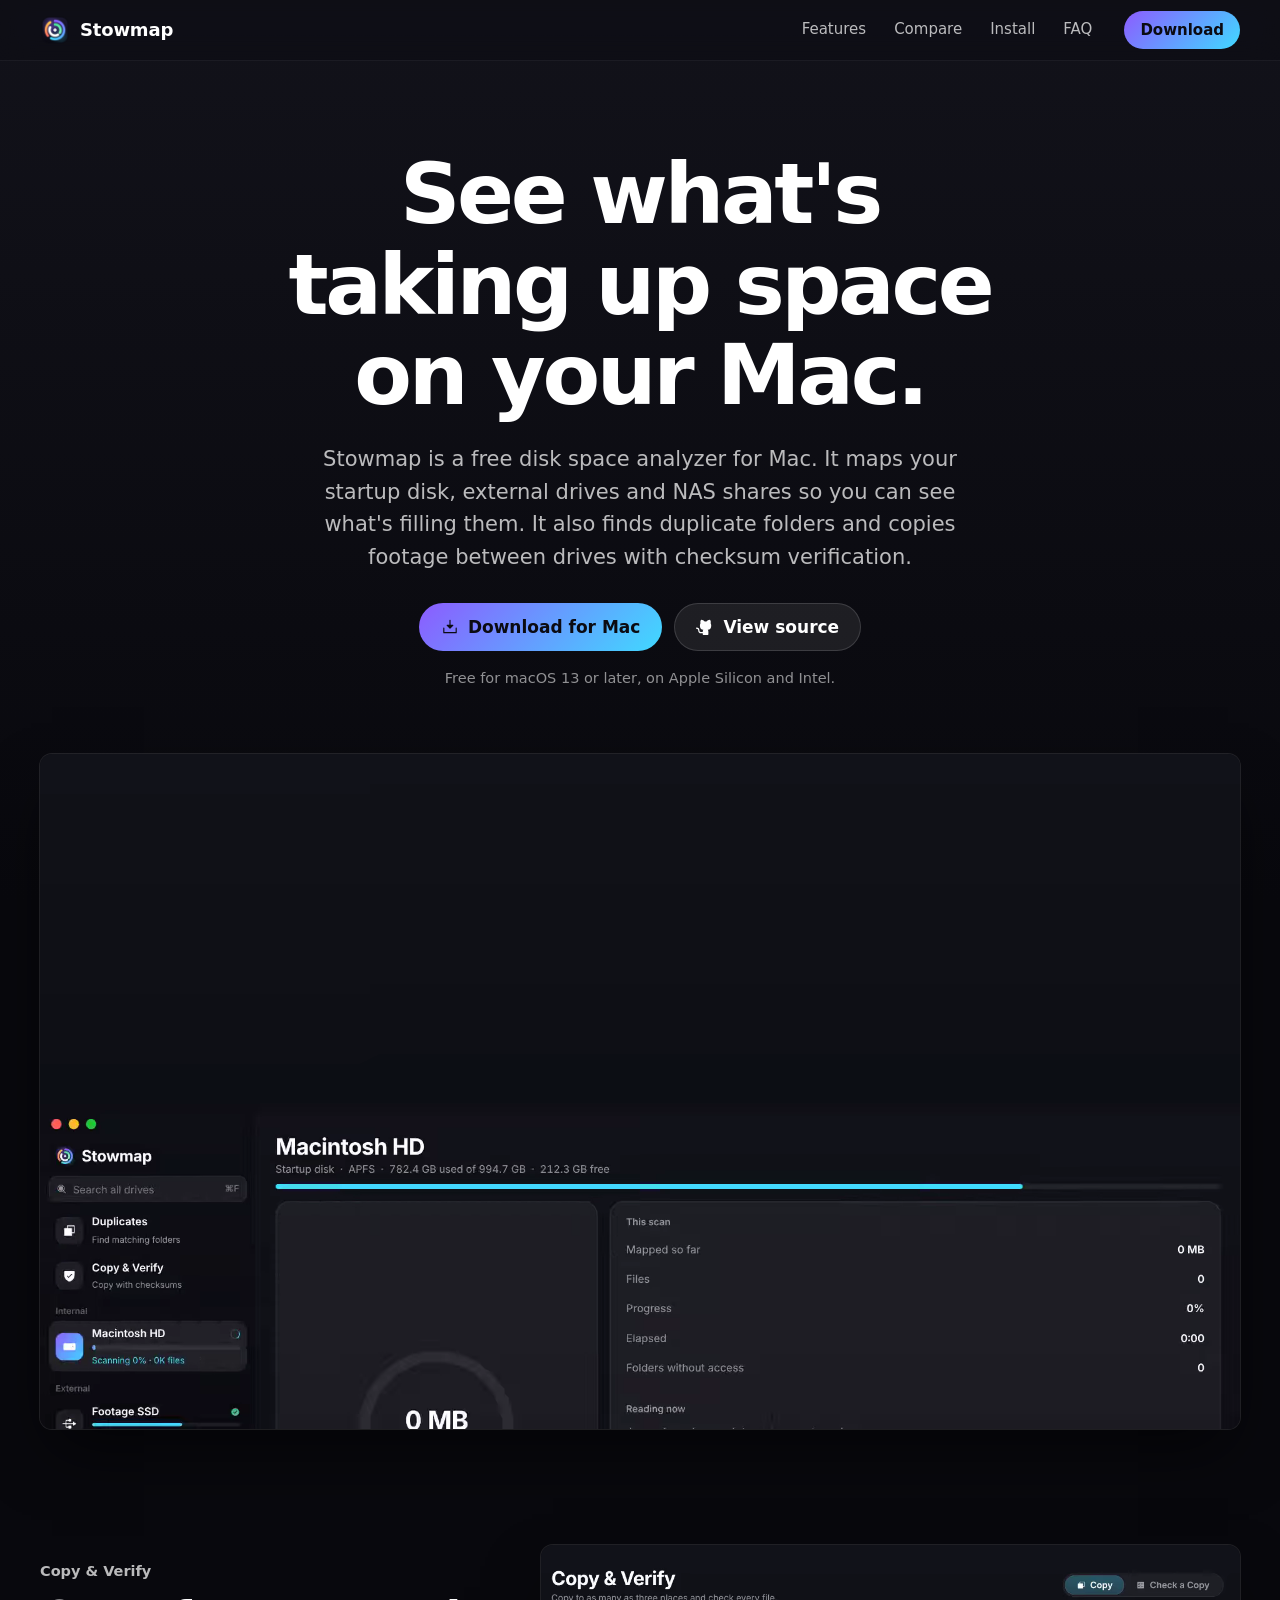
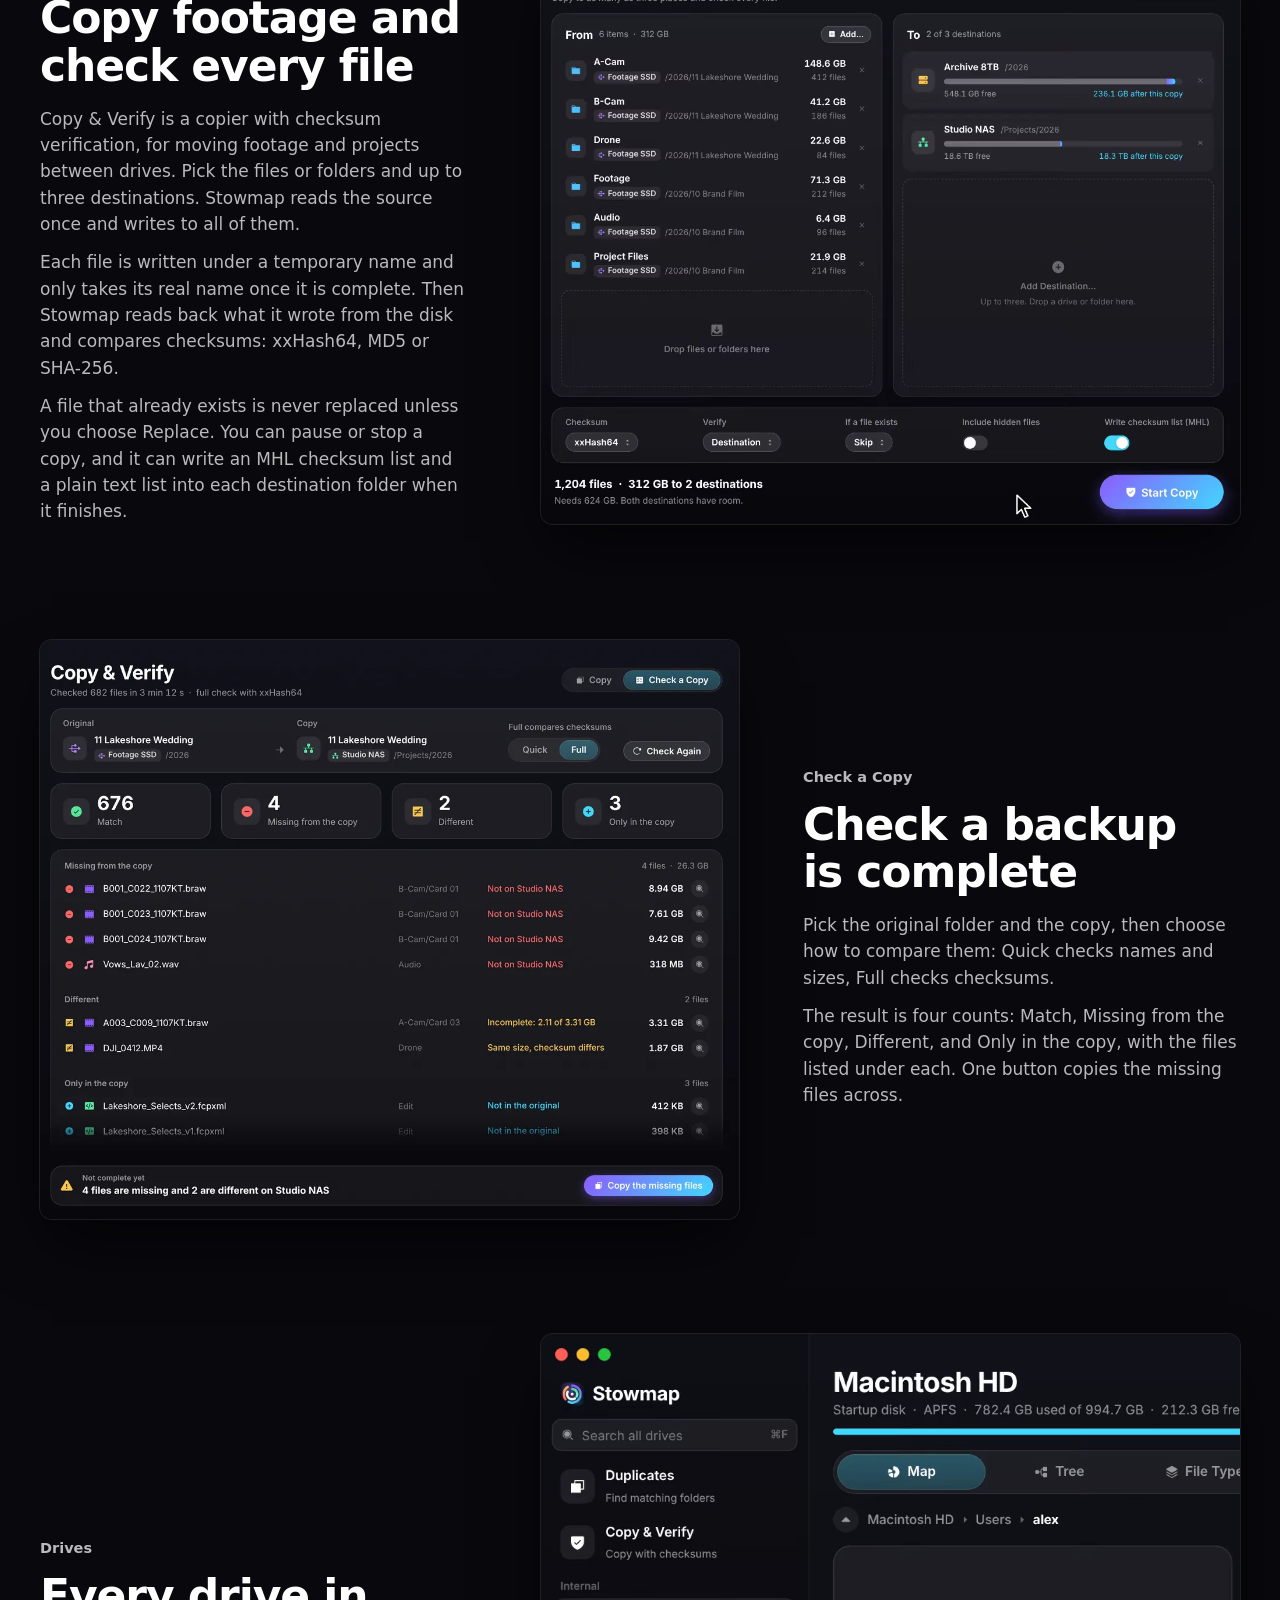
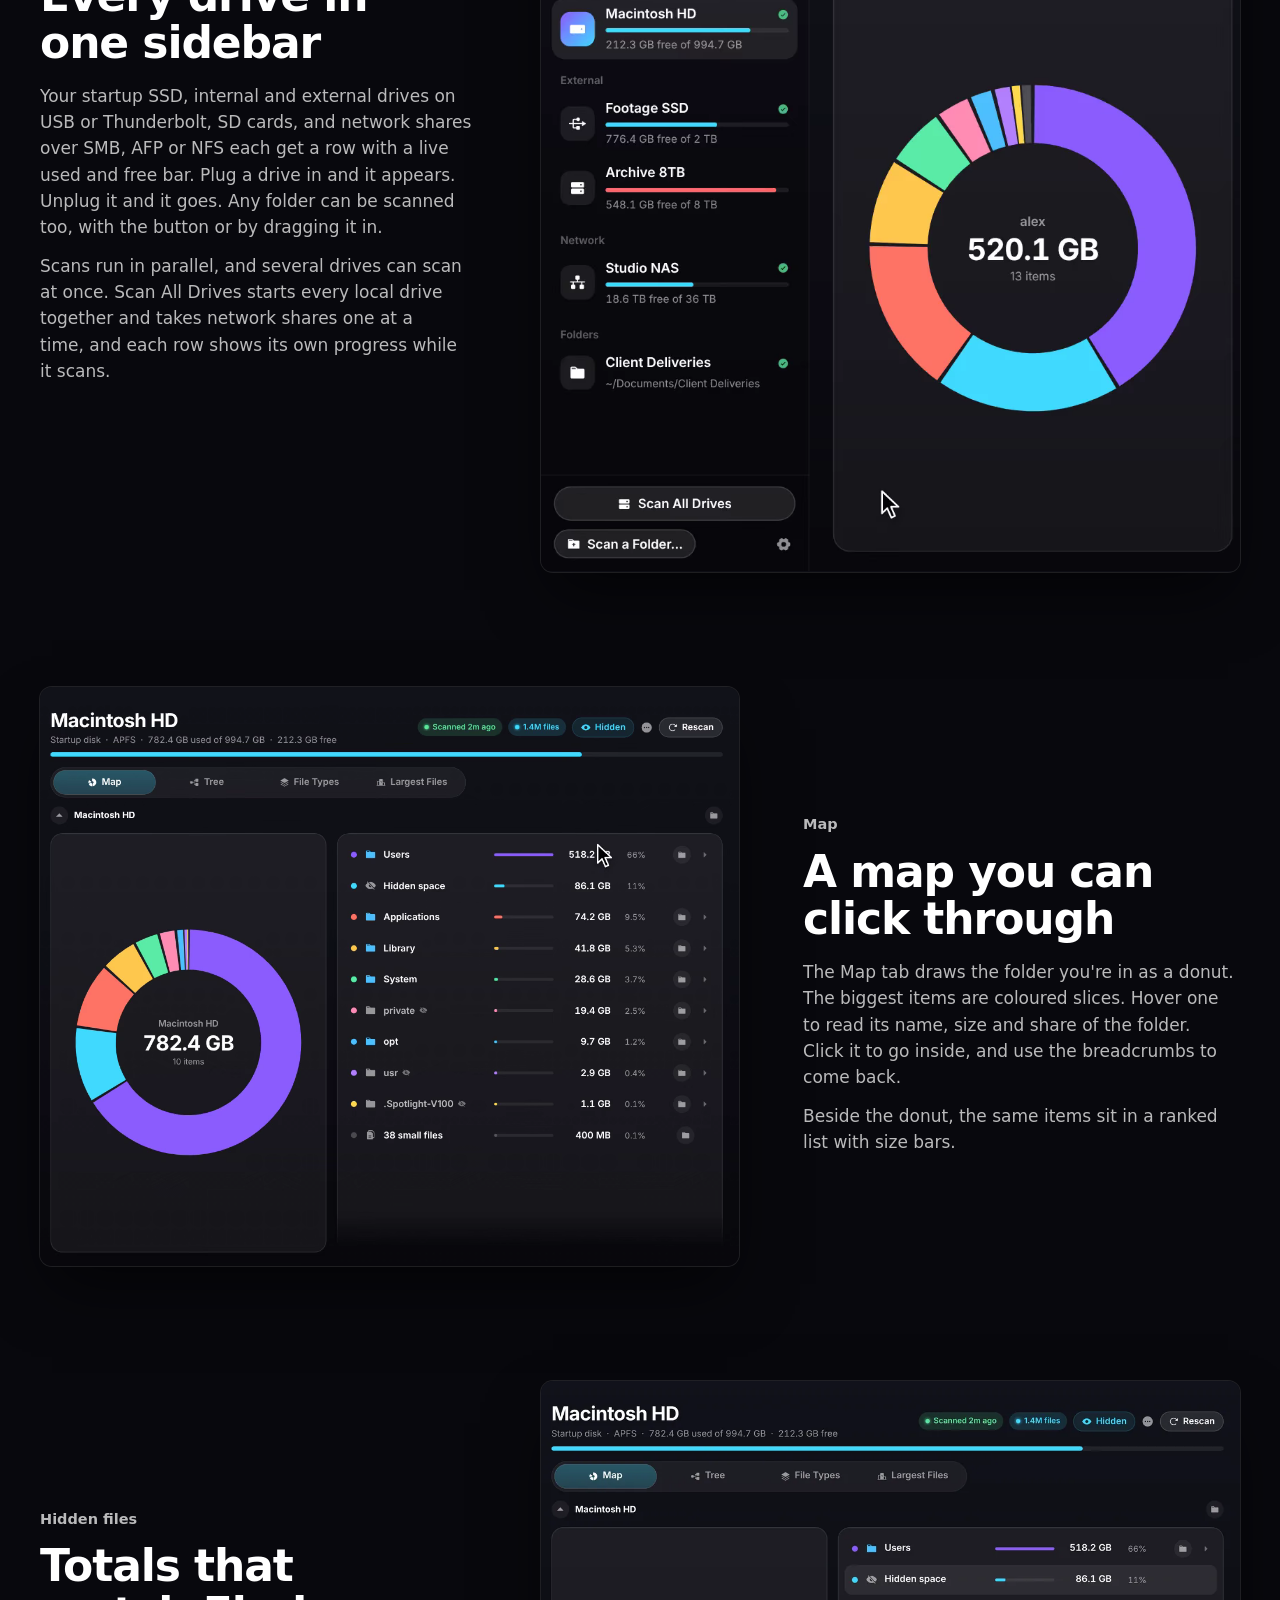
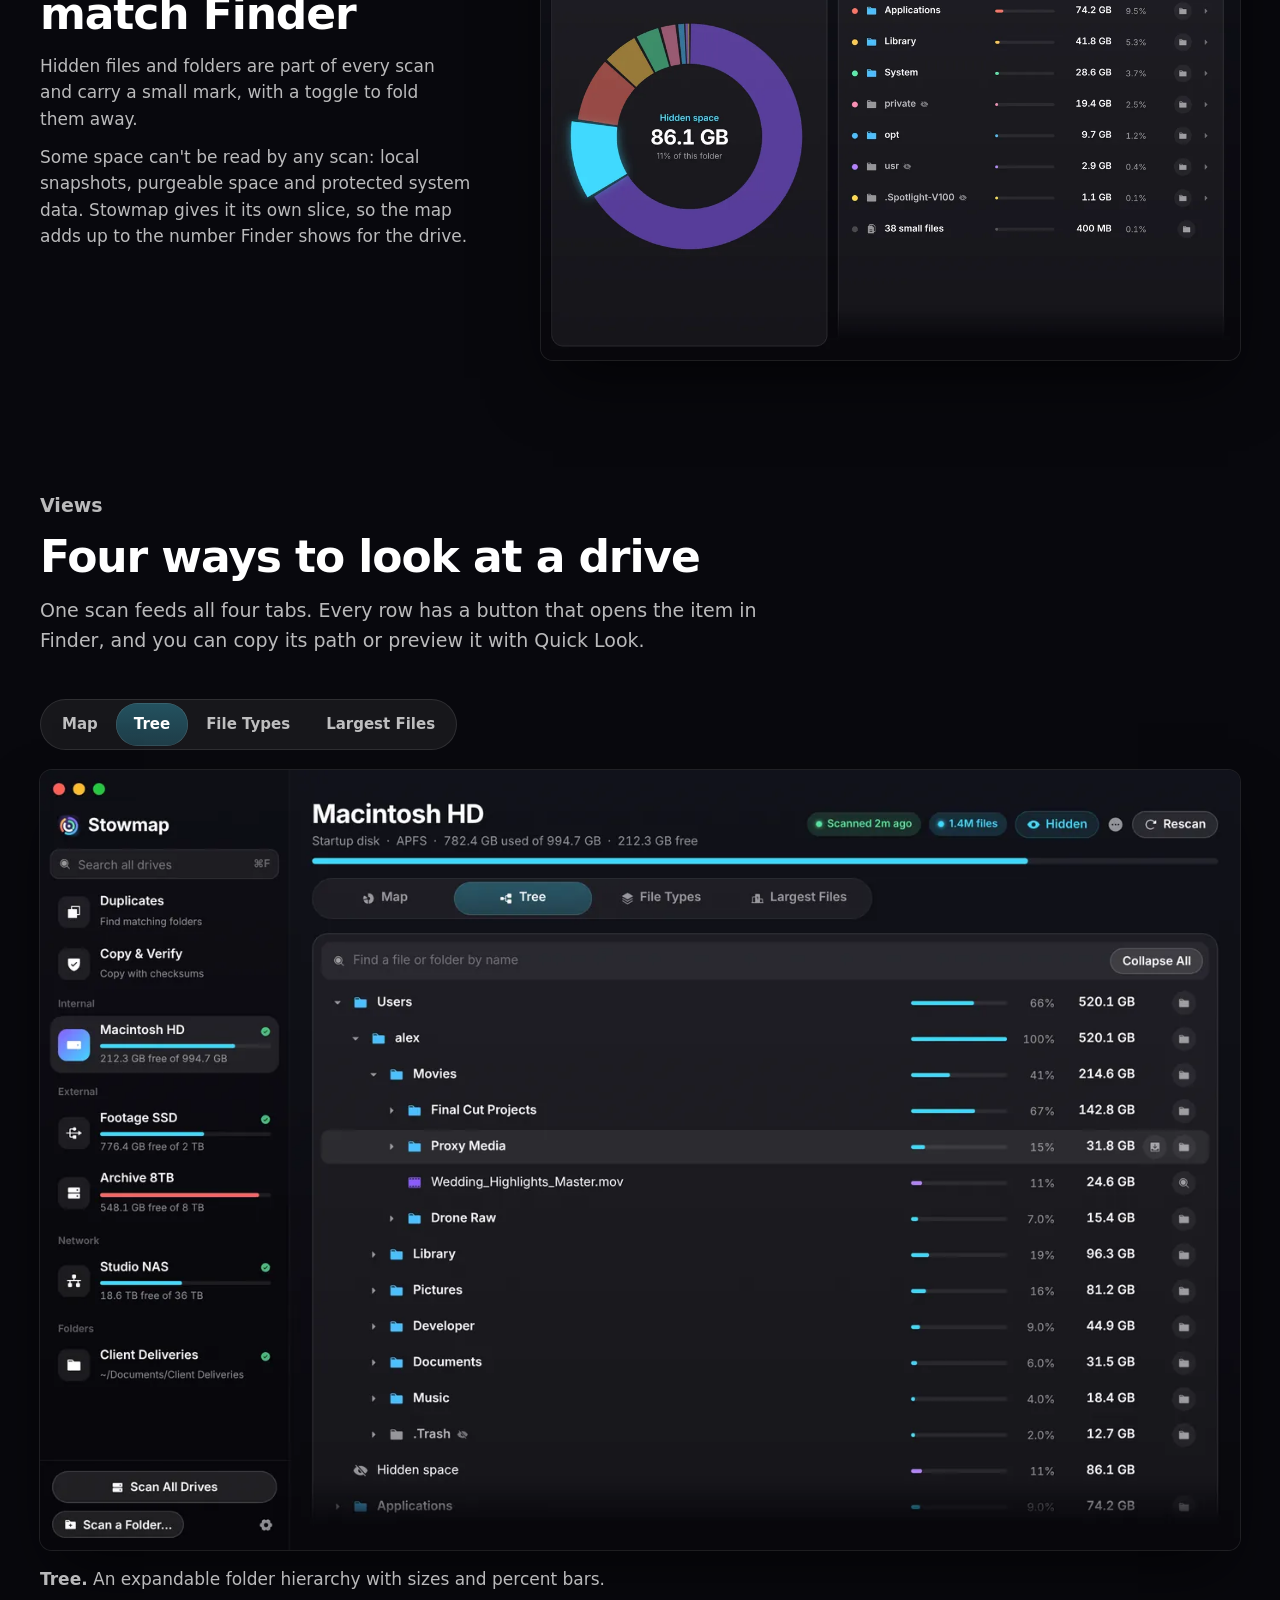
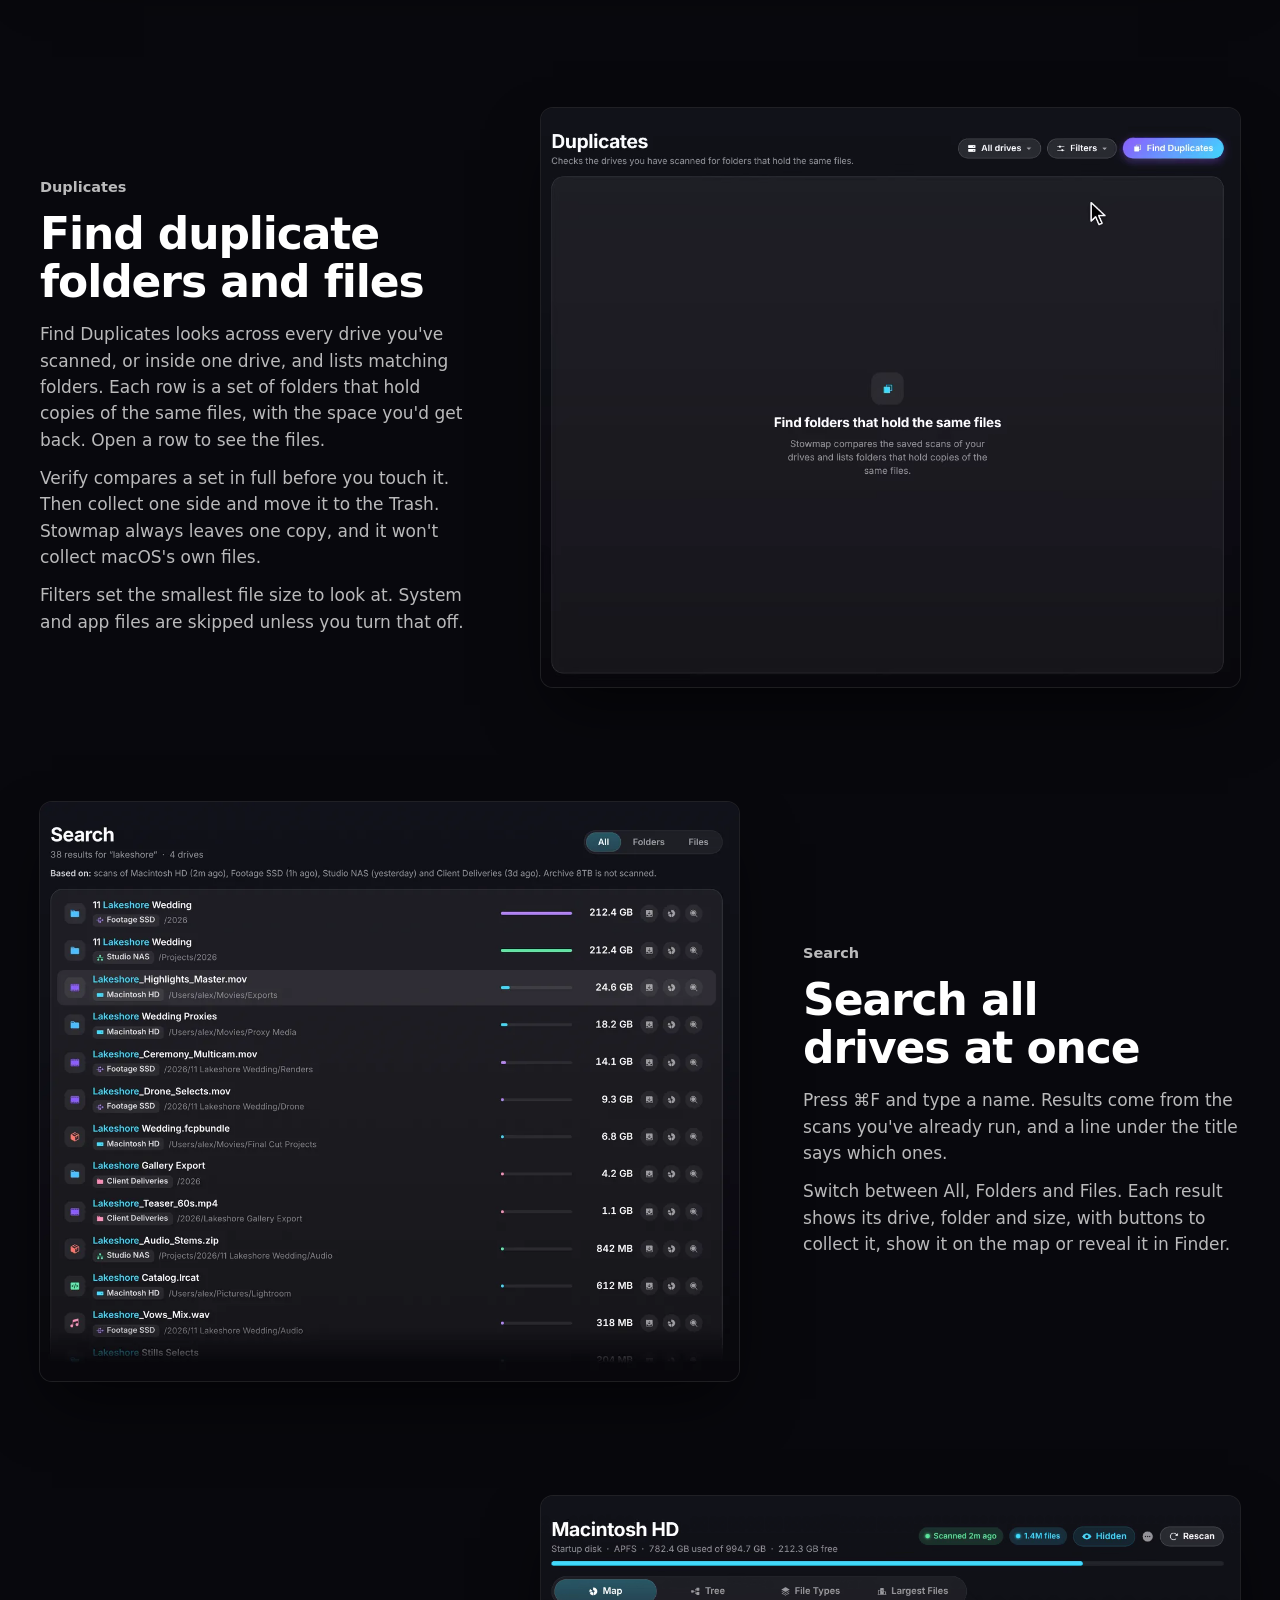
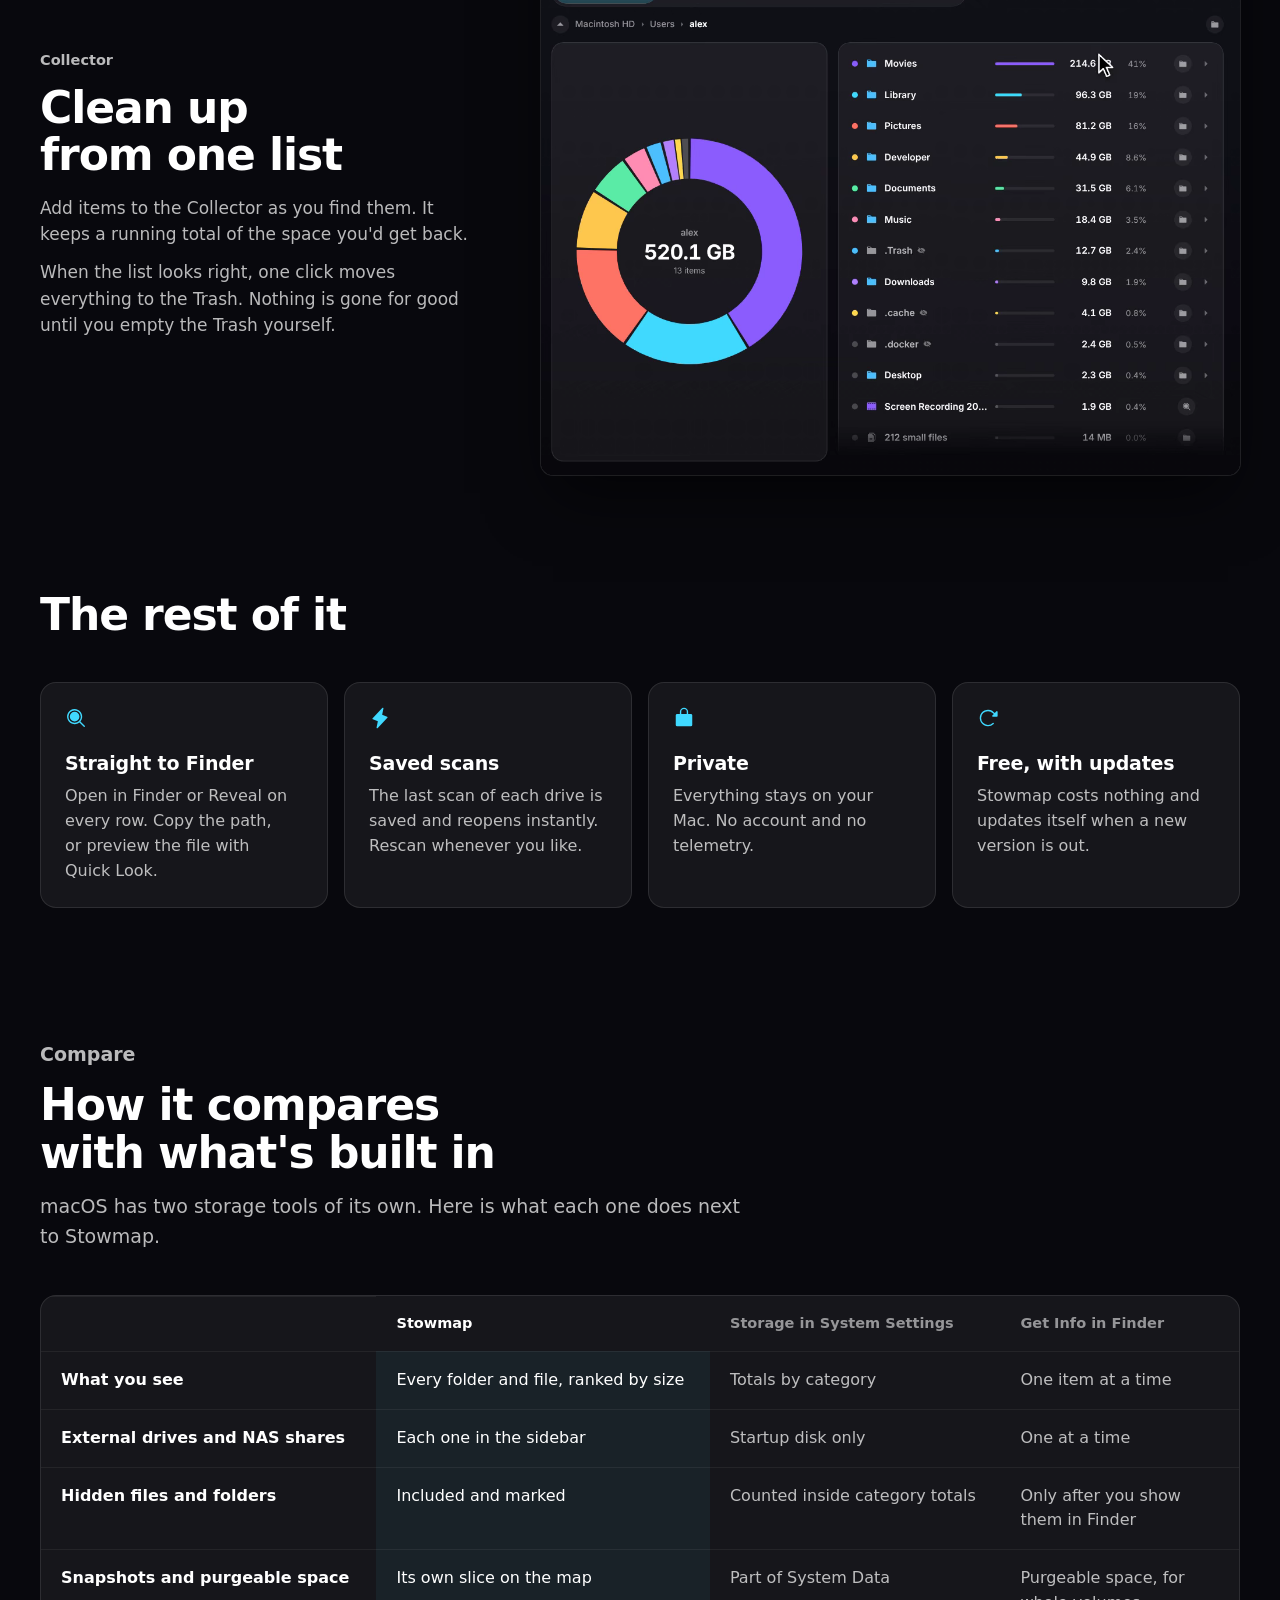
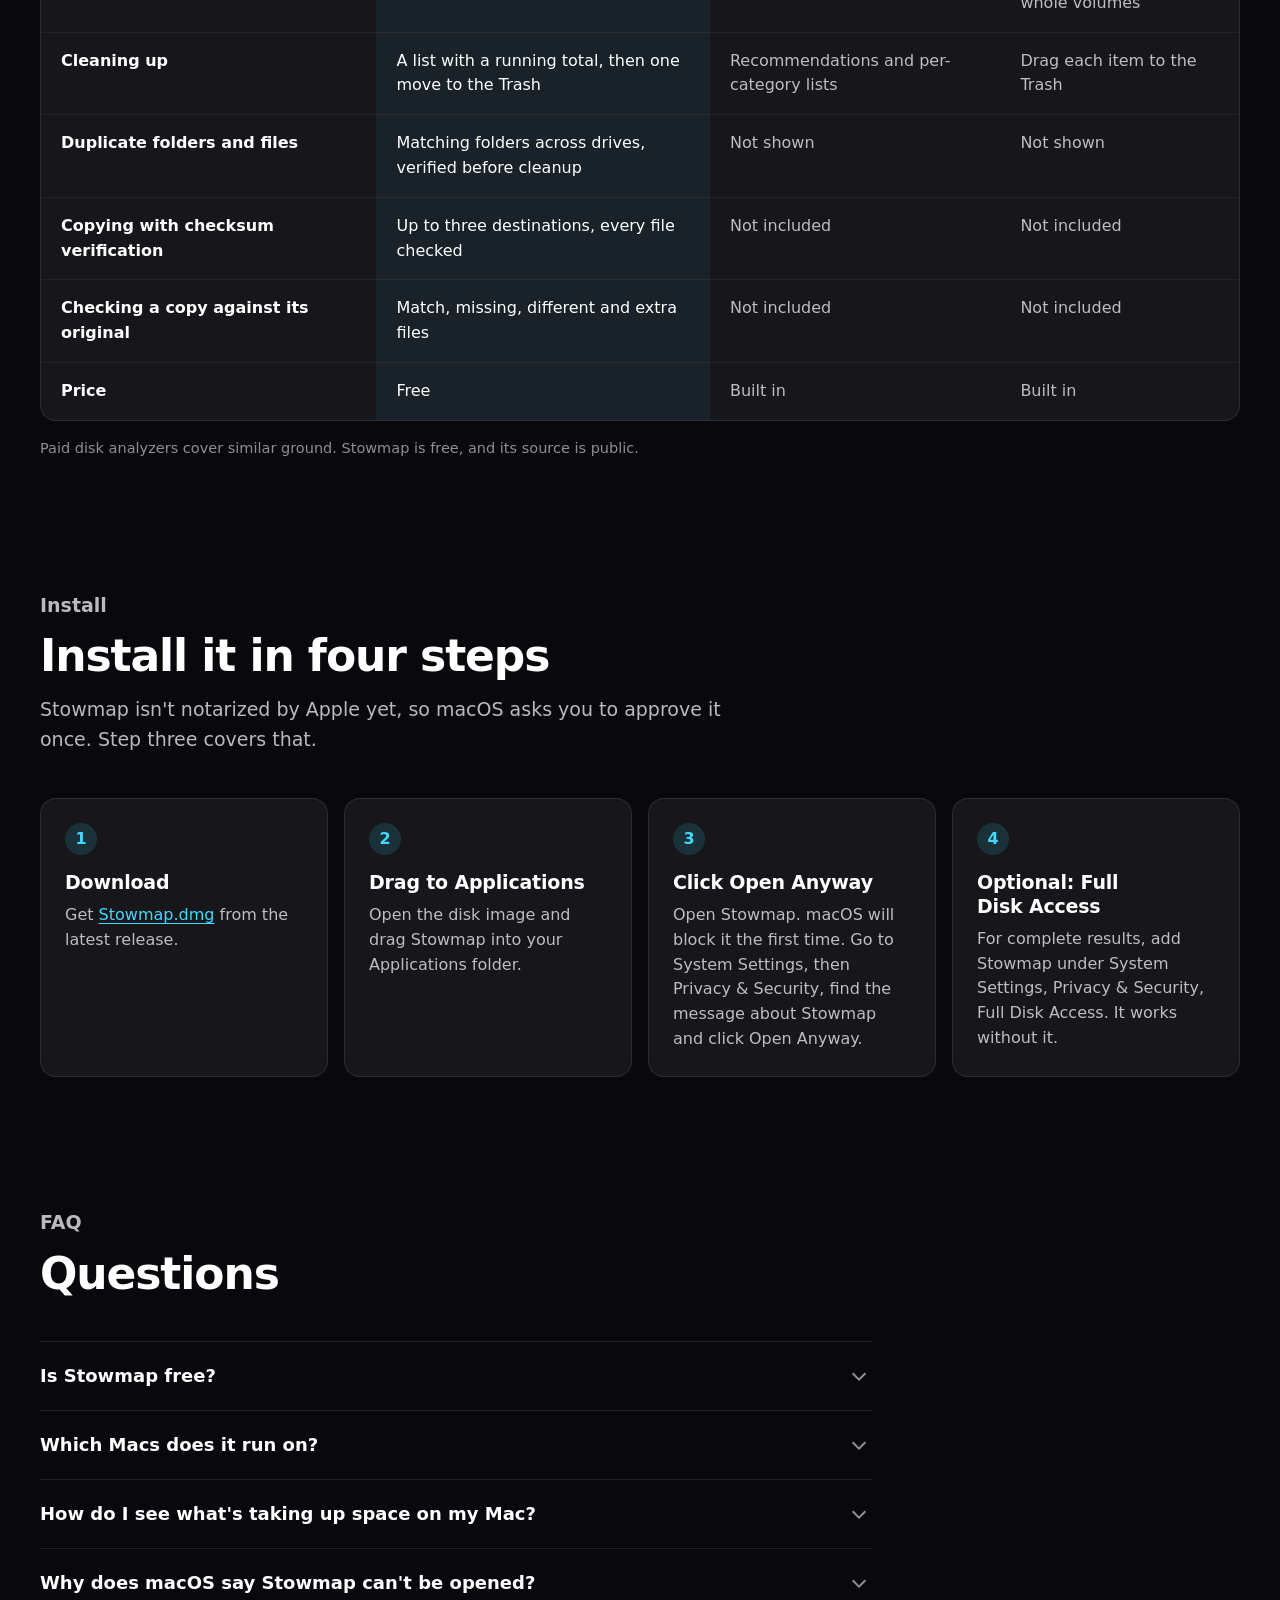
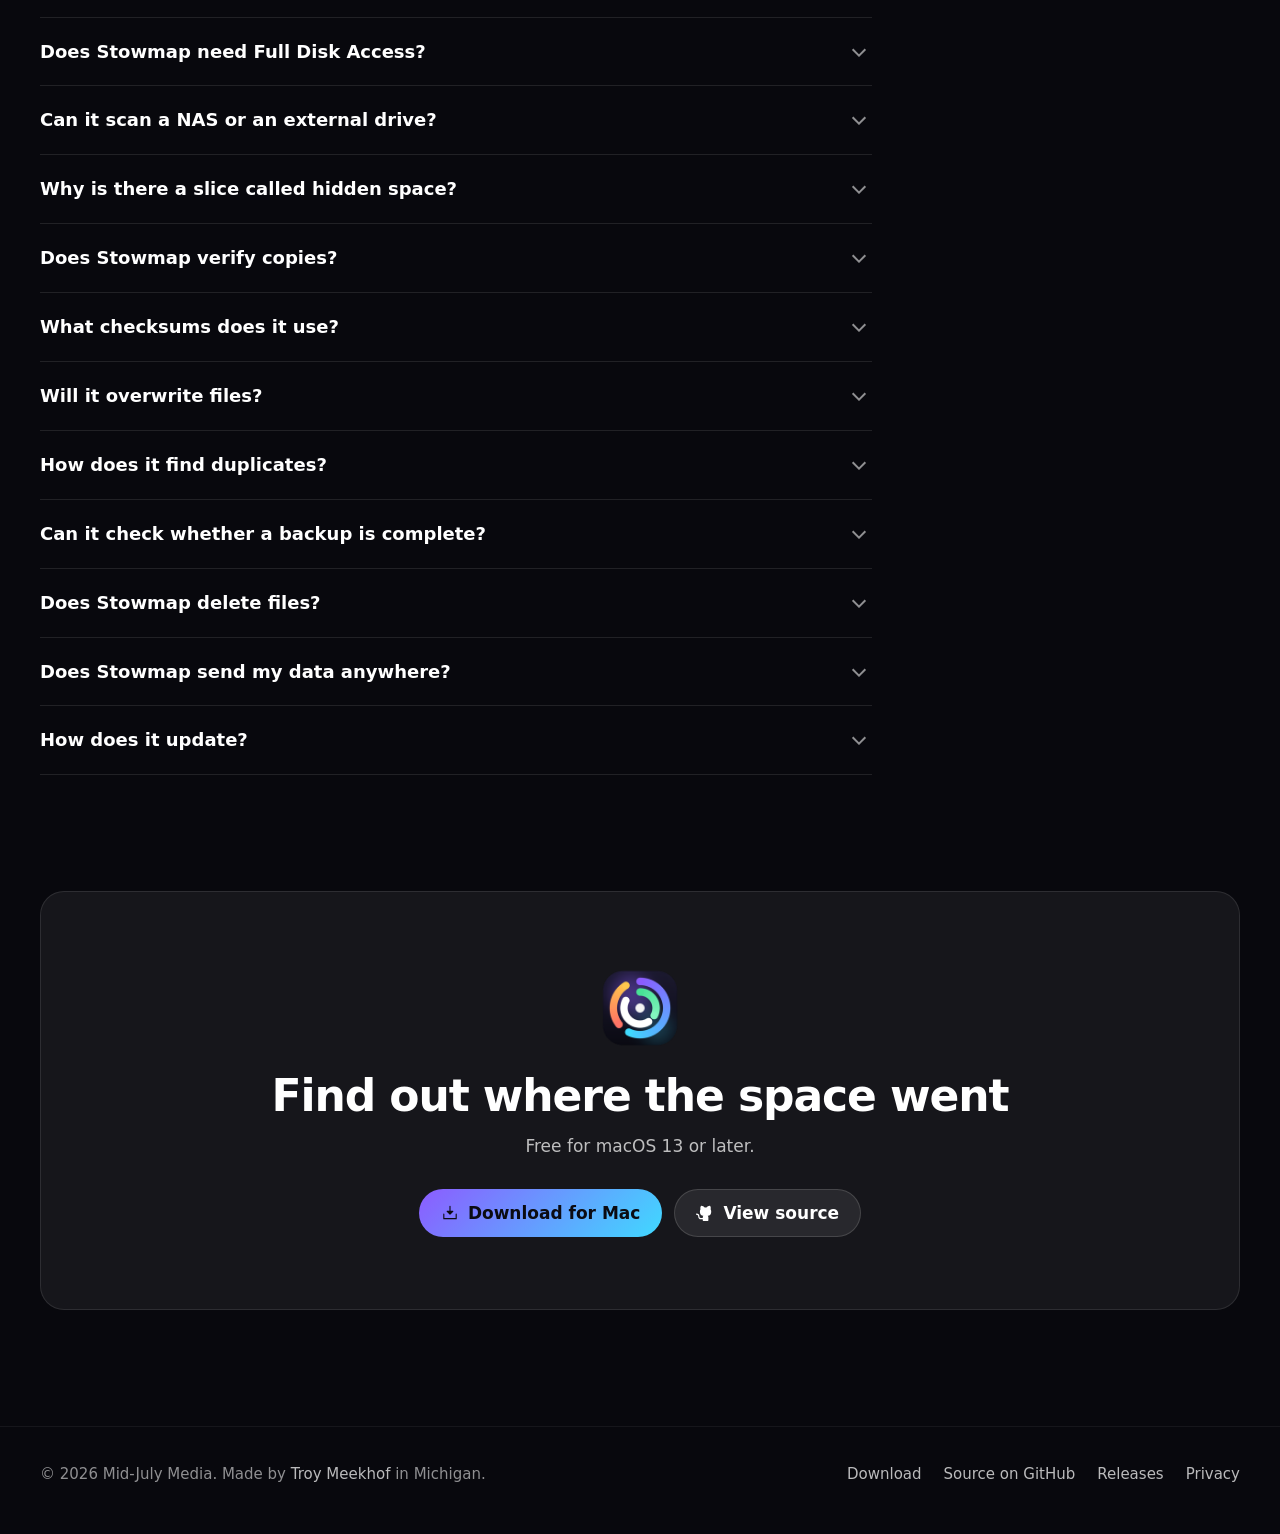
==== commit 2cf53c87: "Site: describe Scan All and checksum list location accurately Co-Authored-By: Claude Fable 5.2 <nore" ====
--- a/index.html
+++ b/index.html
@@ -54,7 +54,7 @@
   <div class="copy"><p class="eyebrow">Copy &amp; Verify</p><h2 id="cv-h">Copy footage and check every file</h2>
   <p>Copy &amp; Verify is a copier with checksum verification, for moving footage and projects between drives. Pick the files or folders and up to three destinations. Stowmap reads the source once and writes to all of them.</p>
   <p>Each file is written under a temporary name and only takes its real name once it is complete. Then Stowmap reads back what it wrote from the disk and compares checksums: xxHash64, MD5 or SHA-256.</p>
-  <p>A file that already exists is never replaced unless you choose Replace. You can pause or stop a copy, and it can write an MHL checksum list and a plain text list when it finishes.</p></div>
+  <p>A file that already exists is never replaced unless you choose Replace. You can pause or stop a copy, and it can write an MHL checksum list and a plain text list into each destination folder when it finishes.</p></div>
   <figure class="window crop" style="--pos:0%"><video data-loop muted loop playsinline preload="none" width="1200" height="994" poster="assets/video/stowmap-copy-poster.webp" aria-label="Six folders and two destinations are chosen in Copy &amp; Verify. Start Copy is clicked, a ring fills while a graph of copy speed draws, the phase changes to Verifying, and the result reads All 1,204 files verified."><source src="assets/video/stowmap-copy.webm" type="video/webm"><source src="assets/video/stowmap-copy.mp4" type="video/mp4"></video></figure>
 </div></section>
 
@@ -68,7 +68,7 @@
 <section aria-labelledby="f1-h"><div class="wrap feature">
   <div class="copy"><p class="eyebrow">Drives</p><h2 id="f1-h">Every drive in one sidebar</h2>
   <p>Your startup SSD, internal and external drives on USB or Thunderbolt, SD cards, and network shares over SMB, AFP or NFS each get a row with a live used and free bar. Plug a drive in and it appears. Unplug it and it goes. Any folder can be scanned too, with the button or by dragging it in.</p>
-  <p>Scans run in parallel, and several drives can scan at once. Scan All Drives queues every drive in the sidebar, and each row shows its own progress while it scans.</p></div>
+  <p>Scans run in parallel, and several drives can scan at once. Scan All Drives starts every local drive together and takes network shares one at a time, and each row shows its own progress while it scans.</p></div>
   <figure class="window"><video data-loop muted loop playsinline preload="none" width="1000" height="1198" poster="assets/video/stowmap-scan-poster.webp" aria-label="A never-scanned external drive is picked in the Stowmap sidebar and scanned. A progress ring fills, then the map of the drive appears."><source src="assets/video/stowmap-scan.webm" type="video/webm"><source src="assets/video/stowmap-scan.mp4" type="video/mp4"></video></figure>
 </div></section>
 
